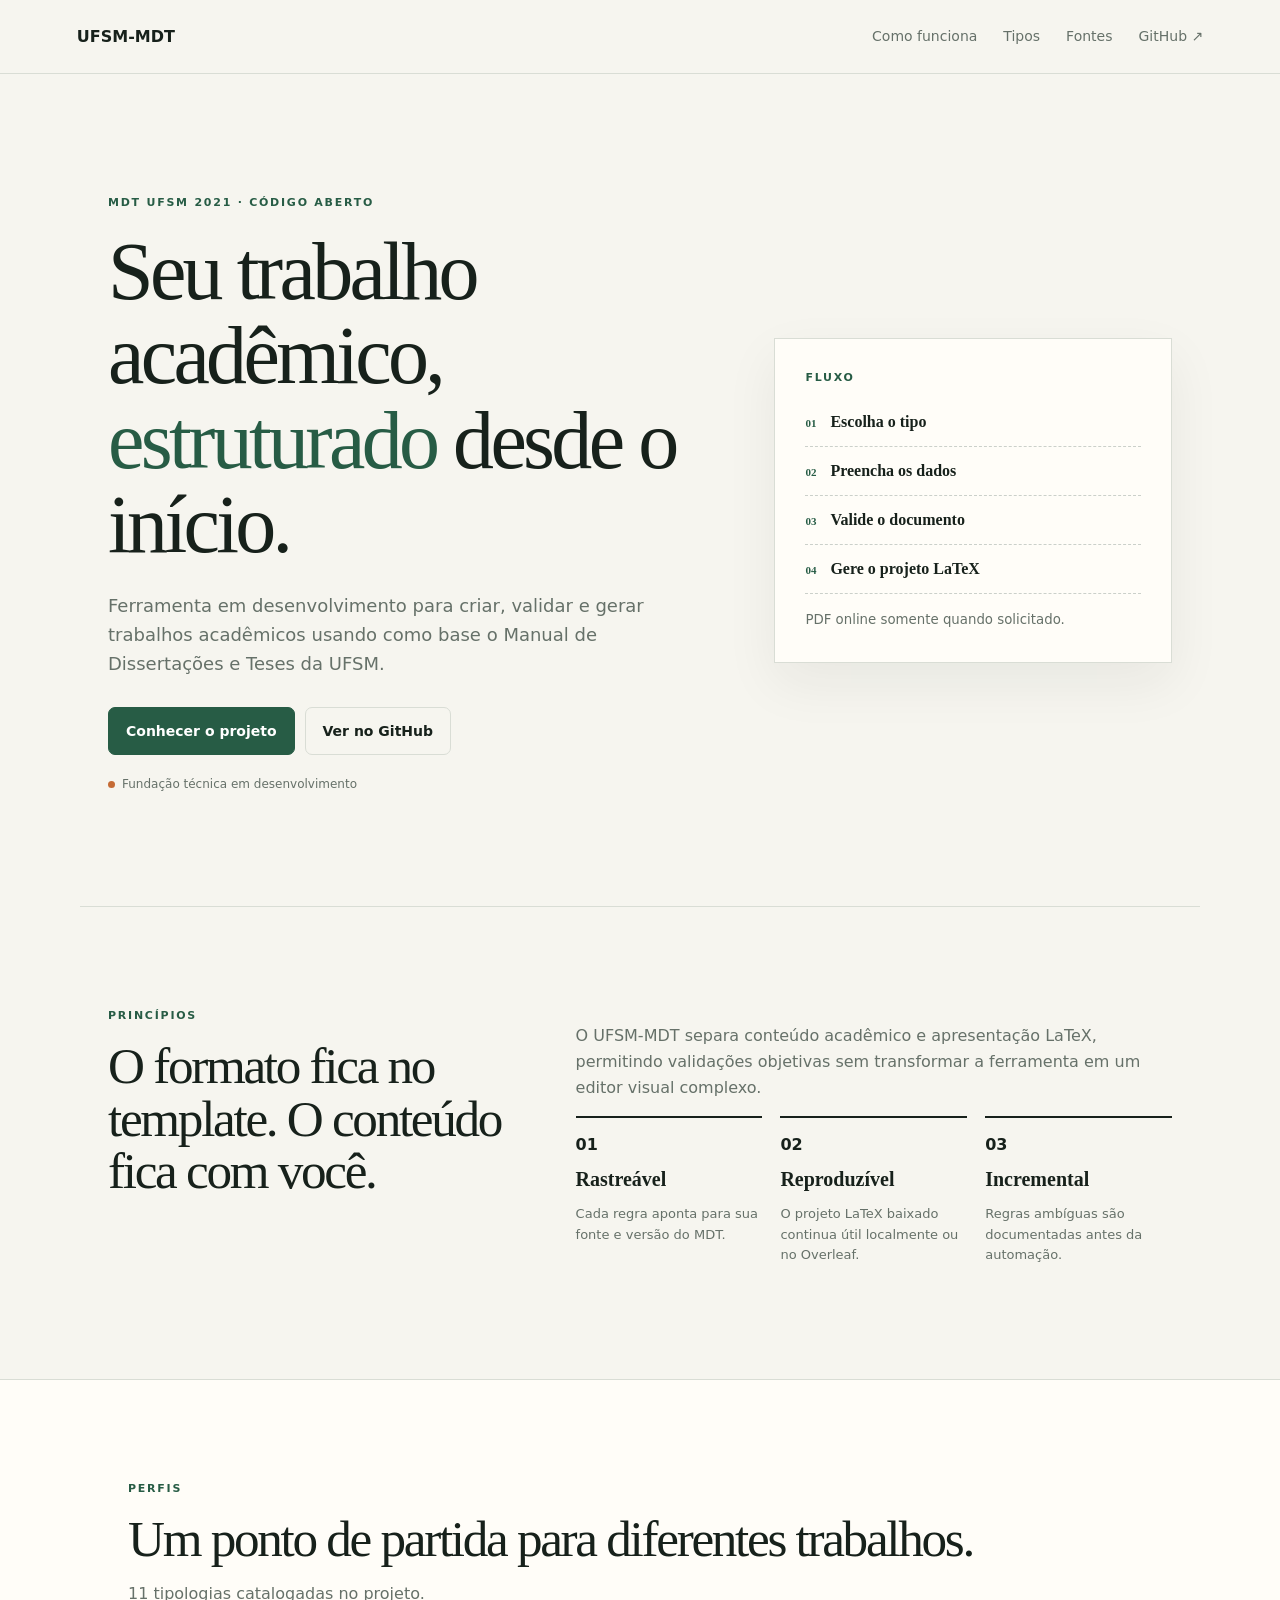
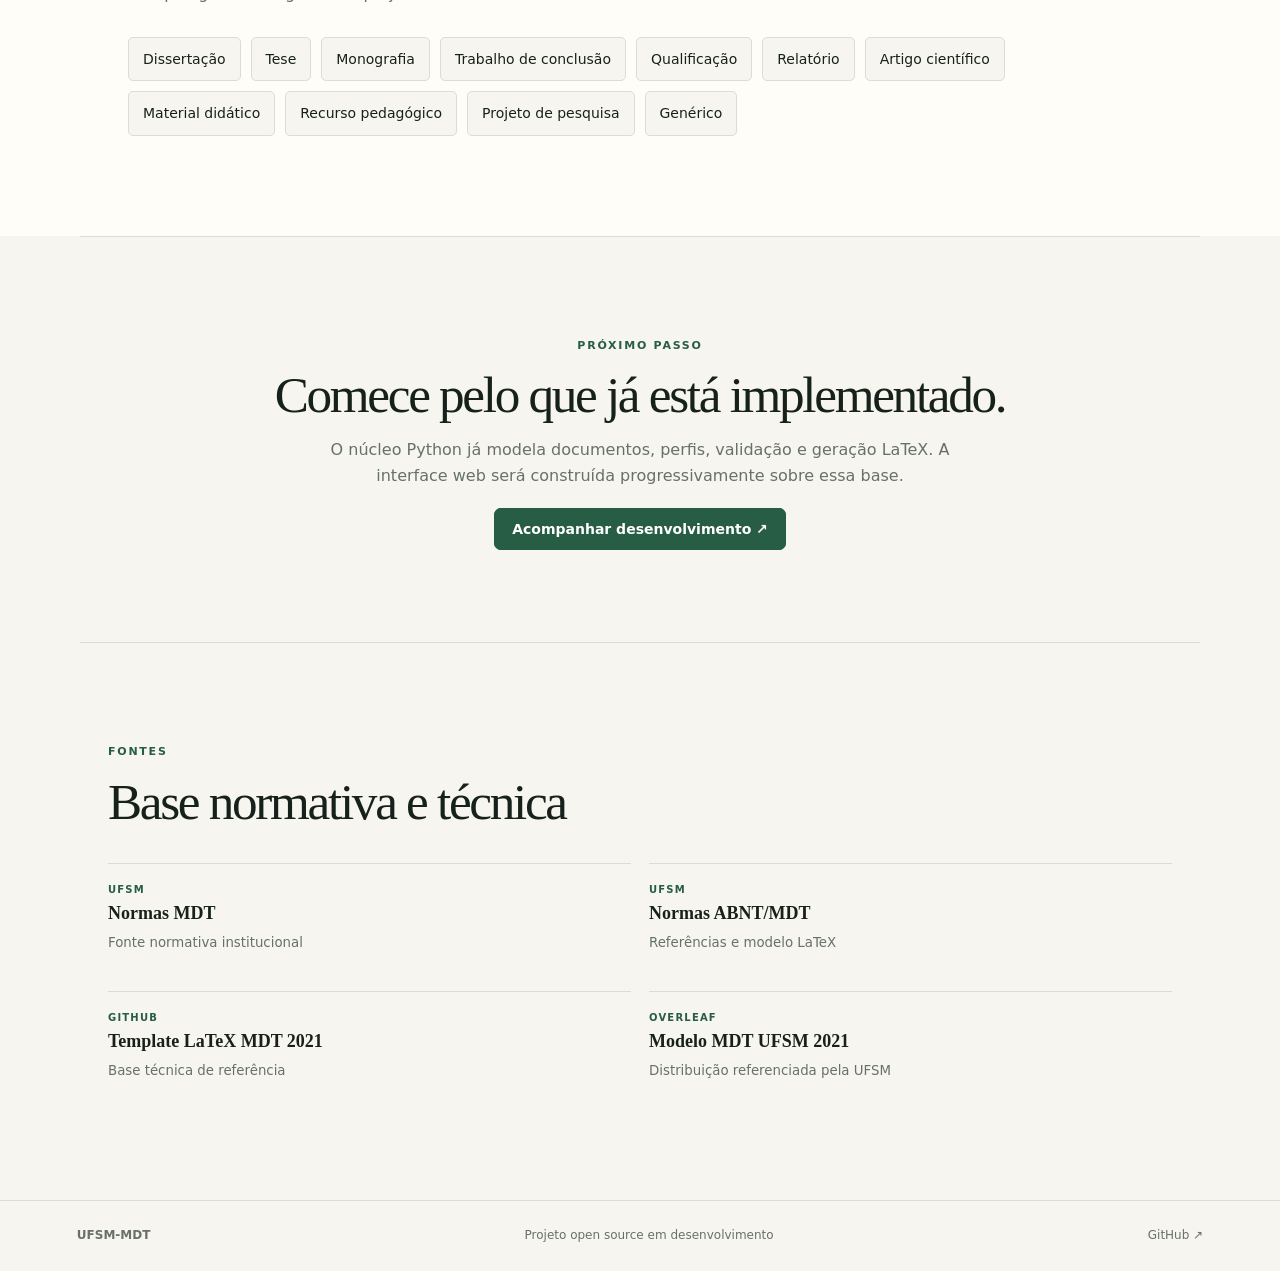
==== site/index.html @ 4248411a "feat(site): criar pagina inicial do projeto" ====
<!doctype html><html lang="pt-BR"><head><meta charset="utf-8"><meta name="viewport" content="width=device-width,initial-scale=1"><meta name="description" content="UFSM-MDT — criação, validação e geração de trabalhos acadêmicos conforme a MDT UFSM 2021."><title>UFSM-MDT</title><style>:root{--ink:#17211b;--muted:#667169;--paper:#f6f5ef;--card:#fffdf8;--line:#d9ddd5;--accent:#275c45;--warm:#c56b35}*{box-sizing:border-box}html{scroll-behavior:smooth}body{margin:0;background:var(--paper);color:var(--ink);font:16px/1.6 system-ui,sans-serif}a{color:inherit;text-decoration:none}.bar{height:74px;padding:0 6vw;display:flex;justify-content:space-between;align-items:center;border-bottom:1px solid var(--line);position:sticky;top:0;background:#f6f5efee;backdrop-filter:blur(10px);z-index:2}.brand{font-weight:800}.bar nav{display:flex;gap:26px;color:var(--muted);font-size:14px}.hero,.section{max-width:1120px;margin:auto;padding:100px 28px;border-top:1px solid var(--line)}.hero{border:0;display:grid;grid-template-columns:1.2fr .8fr;gap:70px;align-items:center;padding-top:120px}.eyebrow{font-size:11px;font-weight:800;letter-spacing:.16em;text-transform:uppercase;color:var(--accent)}h1,h2{font-family:Georgia,serif;font-weight:500;letter-spacing:-.045em;line-height:1.03}h1{font-size:clamp(48px,7vw,82px);margin:18px 0 25px}h1 em{color:var(--accent);font-style:normal}.lede{font-size:18px;color:var(--muted);max-width:650px}.actions{display:flex;gap:10px;flex-wrap:wrap;margin-top:28px}.btn{padding:12px 17px;border:1px solid var(--line);border-radius:7px;font-weight:700;font-size:14px}.primary{background:var(--accent);color:white;border-color:var(--accent)}.status{font-size:12px;color:var(--muted);margin-top:20px}.status i{display:inline-block;width:7px;height:7px;border-radius:50%;background:var(--warm);margin-right:7px}.card{background:var(--card);border:1px solid var(--line);padding:30px;box-shadow:0 20px 50px #18231c10}.card ol{list-style:none;padding:12px 0;margin:0}.card li{padding:15px 0;border-bottom:1px dashed #cbd0ca;font:600 16px Georgia}.card b{color:var(--accent);font-size:11px;margin-right:14px}.split{display:grid;grid-template-columns:.8fr 1.2fr;gap:70px}.section h2{font-size:clamp(34px,4vw,52px);margin:15px 0}.muted{color:var(--muted)}.principles,.sources{display:grid;grid-template-columns:repeat(3,1fr);gap:18px}.principles article{border-top:2px solid var(--ink);padding-top:14px}.principles h3{font:600 20px Georgia;margin:10px 0 4px}.principles p{font-size:13px;color:var(--muted)}.types{max-width:none;background:var(--card);padding-left:10%;padding-right:10%}.tags{display:flex;flex-wrap:wrap;gap:10px;margin-top:30px}.tags span{padding:10px 14px;border:1px solid var(--line);background:var(--paper);border-radius:5px;font-size:14px}.cta{text-align:center}.cta p{max-width:620px;margin:0 auto 28px;color:var(--muted)}.sources{grid-template-columns:1fr 1fr;margin-top:35px}.source{padding:18px 0;border-top:1px solid var(--line)}.source b{display:block;color:var(--accent);font-size:10px;text-transform:uppercase;letter-spacing:.12em}.source strong{display:block;font:600 18px Georgia;margin:5px 0}.source small{color:var(--muted)}footer{padding:25px 6vw;border-top:1px solid var(--line);display:flex;justify-content:space-between;color:var(--muted);font-size:12px}@media(max-width:780px){.bar nav a:nth-child(-n+2){display:none}.hero,.split{grid-template-columns:1fr;gap:42px}.hero{padding-top:70px}.principles,.sources{grid-template-columns:1fr}.types{padding-left:28px;padding-right:28px}footer{flex-wrap:wrap;gap:10px}}</style></head><body>
<header class="bar"><a class="brand" href="./">UFSM-MDT</a><nav><a href="#como">Como funciona</a><a href="#tipos">Tipos</a><a href="#fontes">Fontes</a><a href="https://github.com/bpoltosi/ufsm-mdt" target="_blank" rel="noreferrer">GitHub ↗</a></nav></header>
<main><section class="hero"><div><div class="eyebrow">MDT UFSM 2021 · código aberto</div><h1>Seu trabalho acadêmico, <em>estruturado</em> desde o início.</h1><p class="lede">Ferramenta em desenvolvimento para criar, validar e gerar trabalhos acadêmicos usando como base o Manual de Dissertações e Teses da UFSM.</p><div class="actions"><a class="btn primary" href="#como">Conhecer o projeto</a><a class="btn" href="https://github.com/bpoltosi/ufsm-mdt" target="_blank" rel="noreferrer">Ver no GitHub</a></div><p class="status"><i></i>Fundação técnica em desenvolvimento</p></div><aside class="card"><div class="eyebrow">Fluxo</div><ol><li><b>01</b>Escolha o tipo</li><li><b>02</b>Preencha os dados</li><li><b>03</b>Valide o documento</li><li><b>04</b>Gere o projeto LaTeX</li></ol><small class="muted">PDF online somente quando solicitado.</small></aside></section>
<section id="como" class="section split"><div><div class="eyebrow">Princípios</div><h2>O formato fica no template. O conteúdo fica com você.</h2></div><div><p class="muted">O UFSM-MDT separa conteúdo acadêmico e apresentação LaTeX, permitindo validações objetivas sem transformar a ferramenta em um editor visual complexo.</p><div class="principles"><article><b>01</b><h3>Rastreável</h3><p>Cada regra aponta para sua fonte e versão do MDT.</p></article><article><b>02</b><h3>Reproduzível</h3><p>O projeto LaTeX baixado continua útil localmente ou no Overleaf.</p></article><article><b>03</b><h3>Incremental</h3><p>Regras ambíguas são documentadas antes da automação.</p></article></div></div></section>
<section id="tipos" class="section types"><div class="eyebrow">Perfis</div><h2>Um ponto de partida para diferentes trabalhos.</h2><p class="muted">11 tipologias catalogadas no projeto.</p><div class="tags"><span>Dissertação</span><span>Tese</span><span>Monografia</span><span>Trabalho de conclusão</span><span>Qualificação</span><span>Relatório</span><span>Artigo científico</span><span>Material didático</span><span>Recurso pedagógico</span><span>Projeto de pesquisa</span><span>Genérico</span></div></section>
<section class="section cta"><div class="eyebrow">Próximo passo</div><h2>Comece pelo que já está implementado.</h2><p>O núcleo Python já modela documentos, perfis, validação e geração LaTeX. A interface web será construída progressivamente sobre essa base.</p><a class="btn primary" href="https://github.com/bpoltosi/ufsm-mdt" target="_blank" rel="noreferrer">Acompanhar desenvolvimento ↗</a></section>
<section id="fontes" class="section"><div class="eyebrow">Fontes</div><h2>Base normativa e técnica</h2><div class="sources"><a class="source" href="https://www.ufsm.br/orgaos-suplementares/biblioteca/mdt" target="_blank" rel="noreferrer"><b>UFSM</b><strong>Normas MDT</strong><small>Fonte normativa institucional</small></a><a class="source" href="https://www.ufsm.br/orgaos-suplementares/biblioteca/normas-abnt-mdt" target="_blank" rel="noreferrer"><b>UFSM</b><strong>Normas ABNT/MDT</strong><small>Referências e modelo LaTeX</small></a><a class="source" href="https://github.com/Eugenio-Pozzobon/mdt-ufsm-2021-latex" target="_blank" rel="noreferrer"><b>GitHub</b><strong>Template LaTeX MDT 2021</strong><small>Base técnica de referência</small></a><a class="source" href="https://www.overleaf.com/latex/templates/mdt-ufsm-2021/wbmqyzfngtgv" target="_blank" rel="noreferrer"><b>Overleaf</b><strong>Modelo MDT UFSM 2021</strong><small>Distribuição referenciada pela UFSM</small></a></div></section></main>
<footer><b>UFSM-MDT</b><span>Projeto open source em desenvolvimento</span><a href="https://github.com/bpoltosi/ufsm-mdt" target="_blank" rel="noreferrer">GitHub ↗</a></footer></body></html>
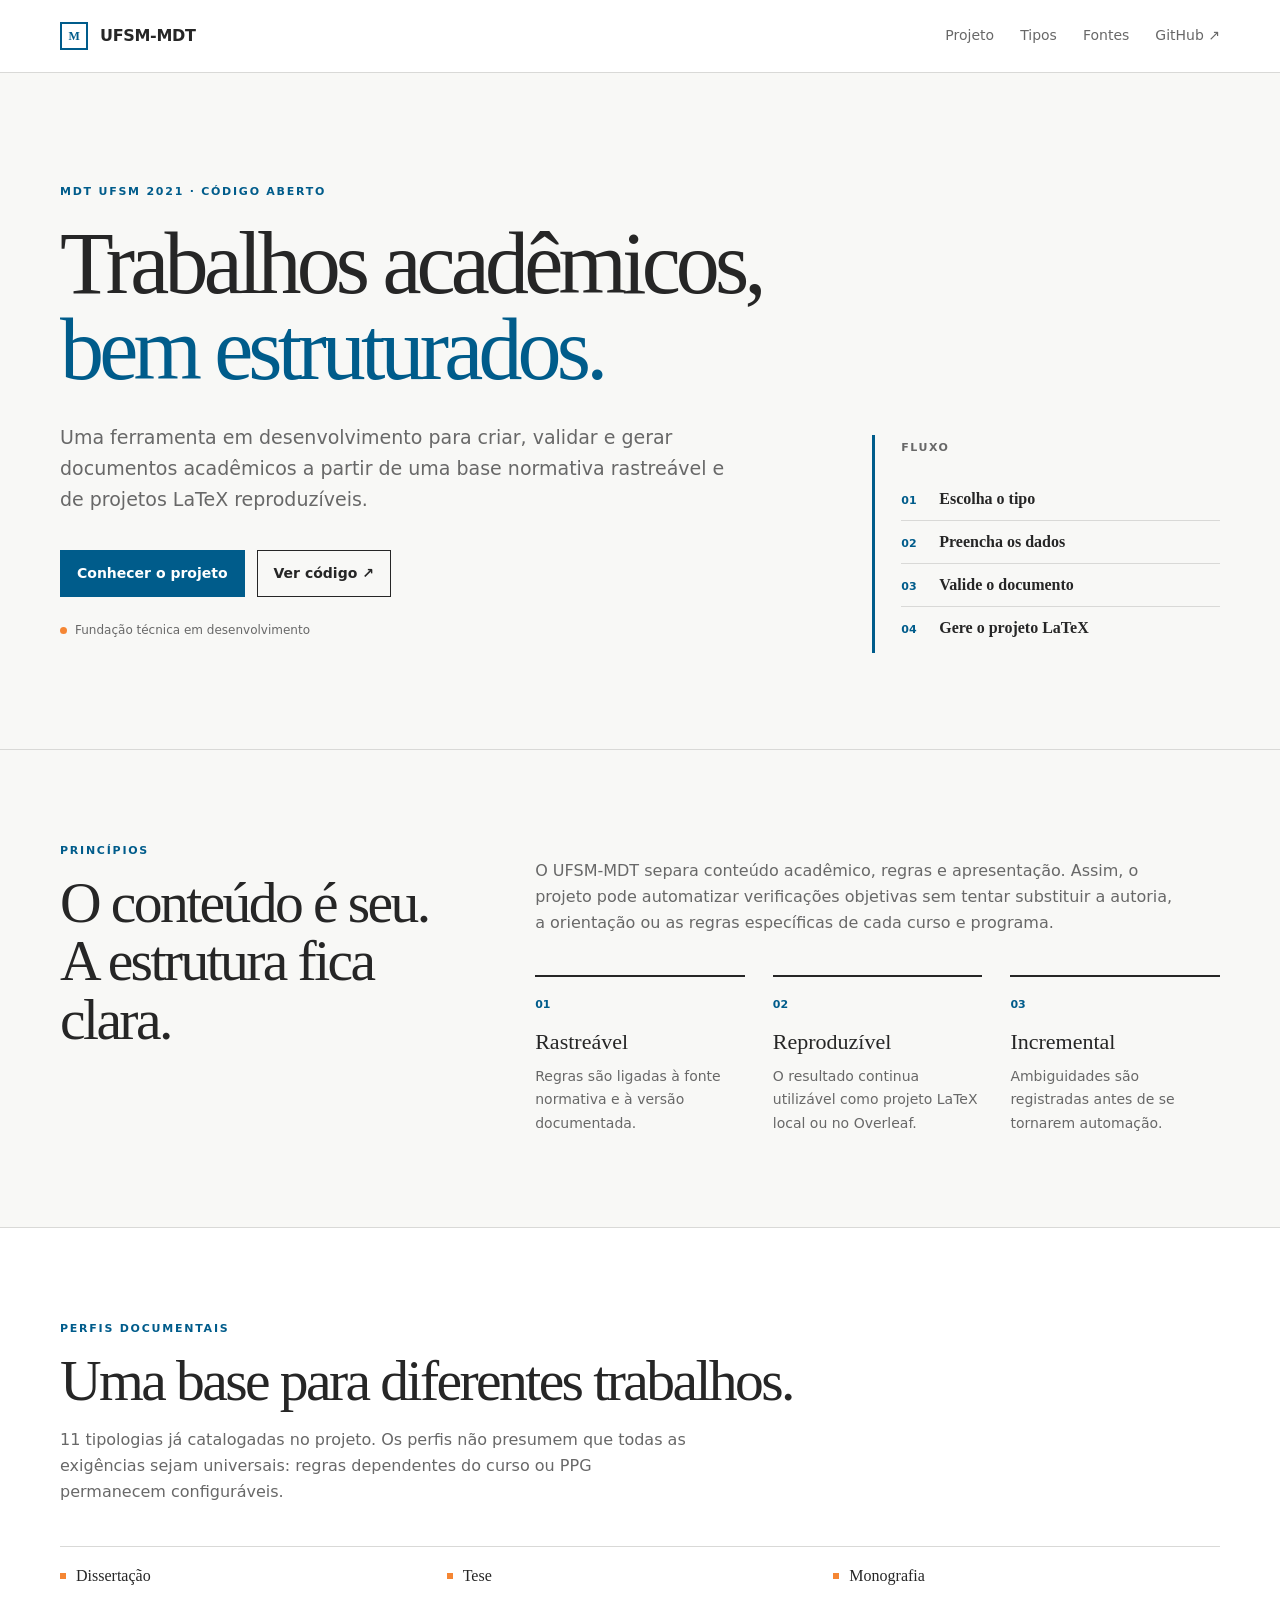
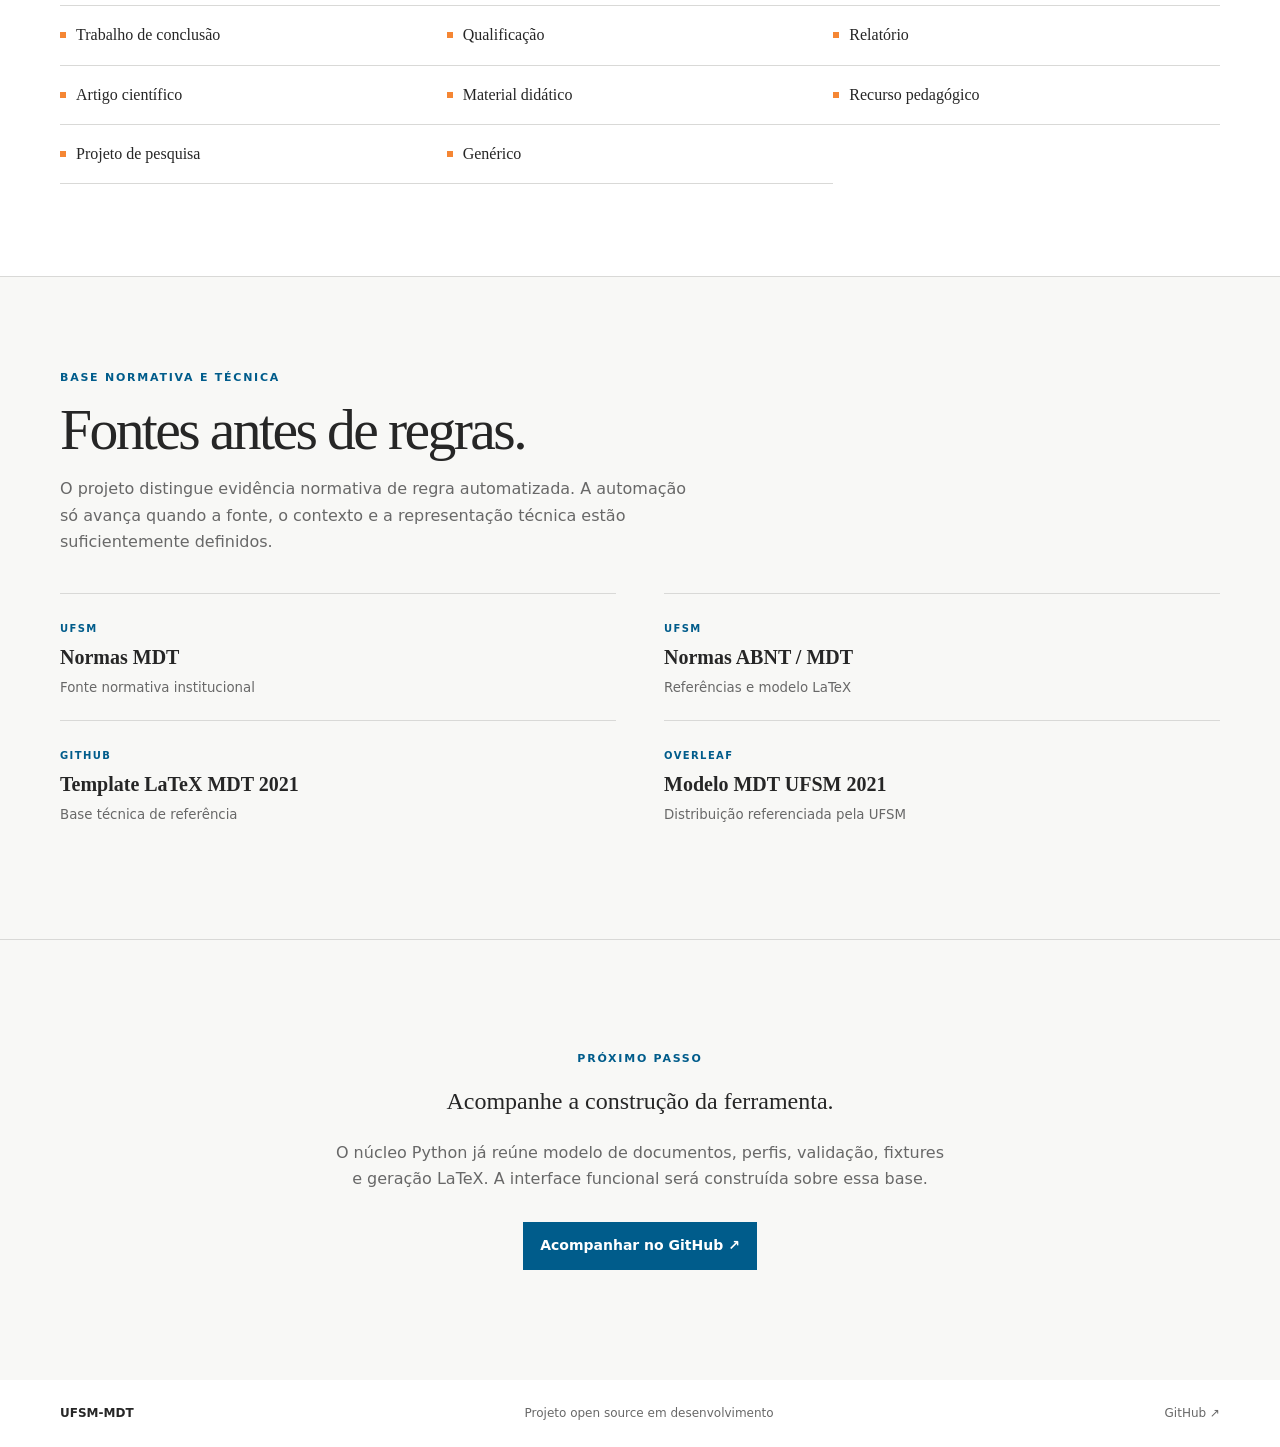
==== commit 44a8e4df: "refactor(site): simplify landing page with UFSM palette" ====
--- a/site/index.html
+++ b/site/index.html
@@ -1,8 +1,88 @@
-<!doctype html><html lang="pt-BR"><head><meta charset="utf-8"><meta name="viewport" content="width=device-width,initial-scale=1"><meta name="description" content="UFSM-MDT — criação, validação e geração de trabalhos acadêmicos conforme a MDT UFSM 2021."><title>UFSM-MDT</title><style>:root{--ink:#17211b;--muted:#667169;--paper:#f6f5ef;--card:#fffdf8;--line:#d9ddd5;--accent:#275c45;--warm:#c56b35}*{box-sizing:border-box}html{scroll-behavior:smooth}body{margin:0;background:var(--paper);color:var(--ink);font:16px/1.6 system-ui,sans-serif}a{color:inherit;text-decoration:none}.bar{height:74px;padding:0 6vw;display:flex;justify-content:space-between;align-items:center;border-bottom:1px solid var(--line);position:sticky;top:0;background:#f6f5efee;backdrop-filter:blur(10px);z-index:2}.brand{font-weight:800}.bar nav{display:flex;gap:26px;color:var(--muted);font-size:14px}.hero,.section{max-width:1120px;margin:auto;padding:100px 28px;border-top:1px solid var(--line)}.hero{border:0;display:grid;grid-template-columns:1.2fr .8fr;gap:70px;align-items:center;padding-top:120px}.eyebrow{font-size:11px;font-weight:800;letter-spacing:.16em;text-transform:uppercase;color:var(--accent)}h1,h2{font-family:Georgia,serif;font-weight:500;letter-spacing:-.045em;line-height:1.03}h1{font-size:clamp(48px,7vw,82px);margin:18px 0 25px}h1 em{color:var(--accent);font-style:normal}.lede{font-size:18px;color:var(--muted);max-width:650px}.actions{display:flex;gap:10px;flex-wrap:wrap;margin-top:28px}.btn{padding:12px 17px;border:1px solid var(--line);border-radius:7px;font-weight:700;font-size:14px}.primary{background:var(--accent);color:white;border-color:var(--accent)}.status{font-size:12px;color:var(--muted);margin-top:20px}.status i{display:inline-block;width:7px;height:7px;border-radius:50%;background:var(--warm);margin-right:7px}.card{background:var(--card);border:1px solid var(--line);padding:30px;box-shadow:0 20px 50px #18231c10}.card ol{list-style:none;padding:12px 0;margin:0}.card li{padding:15px 0;border-bottom:1px dashed #cbd0ca;font:600 16px Georgia}.card b{color:var(--accent);font-size:11px;margin-right:14px}.split{display:grid;grid-template-columns:.8fr 1.2fr;gap:70px}.section h2{font-size:clamp(34px,4vw,52px);margin:15px 0}.muted{color:var(--muted)}.principles,.sources{display:grid;grid-template-columns:repeat(3,1fr);gap:18px}.principles article{border-top:2px solid var(--ink);padding-top:14px}.principles h3{font:600 20px Georgia;margin:10px 0 4px}.principles p{font-size:13px;color:var(--muted)}.types{max-width:none;background:var(--card);padding-left:10%;padding-right:10%}.tags{display:flex;flex-wrap:wrap;gap:10px;margin-top:30px}.tags span{padding:10px 14px;border:1px solid var(--line);background:var(--paper);border-radius:5px;font-size:14px}.cta{text-align:center}.cta p{max-width:620px;margin:0 auto 28px;color:var(--muted)}.sources{grid-template-columns:1fr 1fr;margin-top:35px}.source{padding:18px 0;border-top:1px solid var(--line)}.source b{display:block;color:var(--accent);font-size:10px;text-transform:uppercase;letter-spacing:.12em}.source strong{display:block;font:600 18px Georgia;margin:5px 0}.source small{color:var(--muted)}footer{padding:25px 6vw;border-top:1px solid var(--line);display:flex;justify-content:space-between;color:var(--muted);font-size:12px}@media(max-width:780px){.bar nav a:nth-child(-n+2){display:none}.hero,.split{grid-template-columns:1fr;gap:42px}.hero{padding-top:70px}.principles,.sources{grid-template-columns:1fr}.types{padding-left:28px;padding-right:28px}footer{flex-wrap:wrap;gap:10px}}</style></head><body>
-<header class="bar"><a class="brand" href="./">UFSM-MDT</a><nav><a href="#como">Como funciona</a><a href="#tipos">Tipos</a><a href="#fontes">Fontes</a><a href="https://github.com/bpoltosi/ufsm-mdt" target="_blank" rel="noreferrer">GitHub ↗</a></nav></header>
-<main><section class="hero"><div><div class="eyebrow">MDT UFSM 2021 · código aberto</div><h1>Seu trabalho acadêmico, <em>estruturado</em> desde o início.</h1><p class="lede">Ferramenta em desenvolvimento para criar, validar e gerar trabalhos acadêmicos usando como base o Manual de Dissertações e Teses da UFSM.</p><div class="actions"><a class="btn primary" href="#como">Conhecer o projeto</a><a class="btn" href="https://github.com/bpoltosi/ufsm-mdt" target="_blank" rel="noreferrer">Ver no GitHub</a></div><p class="status"><i></i>Fundação técnica em desenvolvimento</p></div><aside class="card"><div class="eyebrow">Fluxo</div><ol><li><b>01</b>Escolha o tipo</li><li><b>02</b>Preencha os dados</li><li><b>03</b>Valide o documento</li><li><b>04</b>Gere o projeto LaTeX</li></ol><small class="muted">PDF online somente quando solicitado.</small></aside></section>
-<section id="como" class="section split"><div><div class="eyebrow">Princípios</div><h2>O formato fica no template. O conteúdo fica com você.</h2></div><div><p class="muted">O UFSM-MDT separa conteúdo acadêmico e apresentação LaTeX, permitindo validações objetivas sem transformar a ferramenta em um editor visual complexo.</p><div class="principles"><article><b>01</b><h3>Rastreável</h3><p>Cada regra aponta para sua fonte e versão do MDT.</p></article><article><b>02</b><h3>Reproduzível</h3><p>O projeto LaTeX baixado continua útil localmente ou no Overleaf.</p></article><article><b>03</b><h3>Incremental</h3><p>Regras ambíguas são documentadas antes da automação.</p></article></div></div></section>
-<section id="tipos" class="section types"><div class="eyebrow">Perfis</div><h2>Um ponto de partida para diferentes trabalhos.</h2><p class="muted">11 tipologias catalogadas no projeto.</p><div class="tags"><span>Dissertação</span><span>Tese</span><span>Monografia</span><span>Trabalho de conclusão</span><span>Qualificação</span><span>Relatório</span><span>Artigo científico</span><span>Material didático</span><span>Recurso pedagógico</span><span>Projeto de pesquisa</span><span>Genérico</span></div></section>
-<section class="section cta"><div class="eyebrow">Próximo passo</div><h2>Comece pelo que já está implementado.</h2><p>O núcleo Python já modela documentos, perfis, validação e geração LaTeX. A interface web será construída progressivamente sobre essa base.</p><a class="btn primary" href="https://github.com/bpoltosi/ufsm-mdt" target="_blank" rel="noreferrer">Acompanhar desenvolvimento ↗</a></section>
-<section id="fontes" class="section"><div class="eyebrow">Fontes</div><h2>Base normativa e técnica</h2><div class="sources"><a class="source" href="https://www.ufsm.br/orgaos-suplementares/biblioteca/mdt" target="_blank" rel="noreferrer"><b>UFSM</b><strong>Normas MDT</strong><small>Fonte normativa institucional</small></a><a class="source" href="https://www.ufsm.br/orgaos-suplementares/biblioteca/normas-abnt-mdt" target="_blank" rel="noreferrer"><b>UFSM</b><strong>Normas ABNT/MDT</strong><small>Referências e modelo LaTeX</small></a><a class="source" href="https://github.com/Eugenio-Pozzobon/mdt-ufsm-2021-latex" target="_blank" rel="noreferrer"><b>GitHub</b><strong>Template LaTeX MDT 2021</strong><small>Base técnica de referência</small></a><a class="source" href="https://www.overleaf.com/latex/templates/mdt-ufsm-2021/wbmqyzfngtgv" target="_blank" rel="noreferrer"><b>Overleaf</b><strong>Modelo MDT UFSM 2021</strong><small>Distribuição referenciada pela UFSM</small></a></div></section></main>
-<footer><b>UFSM-MDT</b><span>Projeto open source em desenvolvimento</span><a href="https://github.com/bpoltosi/ufsm-mdt" target="_blank" rel="noreferrer">GitHub ↗</a></footer></body></html>+<!doctype html>
+<html lang="pt-BR">
+<head>
+  <meta charset="utf-8">
+  <meta name="viewport" content="width=device-width,initial-scale=1">
+  <meta name="description" content="UFSM-MDT — criação, validação e geração de trabalhos acadêmicos com base na MDT UFSM 2021.">
+  <title>UFSM-MDT — trabalhos acadêmicos</title>
+  <link rel="stylesheet" href="./styles.css">
+</head>
+<body>
+<header class="site-header">
+  <div class="container nav">
+    <a class="brand" href="./" aria-label="UFSM-MDT — início">
+      <span class="brand-mark" aria-hidden="true">M</span><span>UFSM-MDT</span>
+    </a>
+    <nav class="nav-links" aria-label="Navegação principal">
+      <a href="#projeto">Projeto</a><a href="#tipos">Tipos</a><a href="#fontes">Fontes</a>
+      <a href="https://github.com/bpoltosi/ufsm-mdt" target="_blank" rel="noreferrer">GitHub ↗</a>
+    </nav>
+  </div>
+</header>
+<main>
+  <section class="hero">
+    <div class="container hero-grid">
+      <div>
+        <div class="kicker">MDT UFSM 2021 · código aberto</div>
+        <h1>Trabalhos acadêmicos, <em>bem estruturados.</em></h1>
+        <p class="lede">Uma ferramenta em desenvolvimento para criar, validar e gerar documentos acadêmicos a partir de uma base normativa rastreável e de projetos LaTeX reproduzíveis.</p>
+        <div class="actions">
+          <a class="button primary" href="#projeto">Conhecer o projeto</a>
+          <a class="button" href="https://github.com/bpoltosi/ufsm-mdt" target="_blank" rel="noreferrer">Ver código ↗</a>
+        </div>
+        <p class="meta">Fundação técnica em desenvolvimento</p>
+      </div>
+      <aside class="flow" aria-label="Fluxo do projeto">
+        <div class="flow-label">Fluxo</div>
+        <ol>
+          <li><b>01</b><span>Escolha o tipo</span></li><li><b>02</b><span>Preencha os dados</span></li>
+          <li><b>03</b><span>Valide o documento</span></li><li><b>04</b><span>Gere o projeto LaTeX</span></li>
+        </ol>
+      </aside>
+    </div>
+  </section>
+  <section id="projeto" class="section">
+    <div class="container section-grid">
+      <div><div class="kicker">Princípios</div><h2>O conteúdo é seu. A estrutura fica clara.</h2></div>
+      <div>
+        <p class="section-intro">O UFSM-MDT separa conteúdo acadêmico, regras e apresentação. Assim, o projeto pode automatizar verificações objetivas sem tentar substituir a autoria, a orientação ou as regras específicas de cada curso e programa.</p>
+        <div class="principles">
+          <article class="principle"><span>01</span><h3>Rastreável</h3><p>Regras são ligadas à fonte normativa e à versão documentada.</p></article>
+          <article class="principle"><span>02</span><h3>Reproduzível</h3><p>O resultado continua utilizável como projeto LaTeX local ou no Overleaf.</p></article>
+          <article class="principle"><span>03</span><h3>Incremental</h3><p>Ambiguidades são registradas antes de se tornarem automação.</p></article>
+        </div>
+      </div>
+    </div>
+  </section>
+  <section id="tipos" class="section types">
+    <div class="container">
+      <div class="kicker">Perfis documentais</div><h2>Uma base para diferentes trabalhos.</h2>
+      <p class="section-intro">11 tipologias já catalogadas no projeto. Os perfis não presumem que todas as exigências sejam universais: regras dependentes do curso ou PPG permanecem configuráveis.</p>
+      <div class="type-list">
+        <div class="type">Dissertação</div><div class="type">Tese</div><div class="type">Monografia</div>
+        <div class="type">Trabalho de conclusão</div><div class="type">Qualificação</div><div class="type">Relatório</div>
+        <div class="type">Artigo científico</div><div class="type">Material didático</div><div class="type">Recurso pedagógico</div>
+        <div class="type">Projeto de pesquisa</div><div class="type">Genérico</div>
+      </div>
+    </div>
+  </section>
+  <section id="fontes" class="section">
+    <div class="container">
+      <div class="kicker">Base normativa e técnica</div><h2>Fontes antes de regras.</h2>
+      <p class="section-intro">O projeto distingue evidência normativa de regra automatizada. A automação só avança quando a fonte, o contexto e a representação técnica estão suficientemente definidos.</p>
+      <div class="source-grid">
+        <a class="source" href="https://www.ufsm.br/orgaos-suplementares/biblioteca/mdt" target="_blank" rel="noreferrer"><span class="source-label">UFSM</span><strong>Normas MDT</strong><small>Fonte normativa institucional</small></a>
+        <a class="source" href="https://www.ufsm.br/orgaos-suplementares/biblioteca/normas-abnt-mdt" target="_blank" rel="noreferrer"><span class="source-label">UFSM</span><strong>Normas ABNT / MDT</strong><small>Referências e modelo LaTeX</small></a>
+        <a class="source" href="https://github.com/Eugenio-Pozzobon/mdt-ufsm-2021-latex" target="_blank" rel="noreferrer"><span class="source-label">GitHub</span><strong>Template LaTeX MDT 2021</strong><small>Base técnica de referência</small></a>
+        <a class="source" href="https://www.overleaf.com/latex/templates/mdt-ufsm-2021/wbmqyzfngtgv" target="_blank" rel="noreferrer"><span class="source-label">Overleaf</span><strong>Modelo MDT UFSM 2021</strong><small>Distribuição referenciada pela UFSM</small></a>
+      </div>
+    </div>
+  </section>
+  <section class="cta"><div class="container">
+    <div class="kicker">Próximo passo</div><h2>Acompanhe a construção da ferramenta.</h2>
+    <p>O núcleo Python já reúne modelo de documentos, perfis, validação, fixtures e geração LaTeX. A interface funcional será construída sobre essa base.</p>
+    <a class="button primary" href="https://github.com/bpoltosi/ufsm-mdt" target="_blank" rel="noreferrer">Acompanhar no GitHub ↗</a>
+  </div></section>
+</main>
+<footer><div class="container footer-row"><strong>UFSM-MDT</strong><span>Projeto open source em desenvolvimento</span><a href="https://github.com/bpoltosi/ufsm-mdt" target="_blank" rel="noreferrer">GitHub ↗</a></div></footer>
+</body></html>
--- a/site/styles.css
+++ b/site/styles.css
@@ -0,0 +1,83 @@
+:root{
+  --ufsm-blue:#005C8B;
+  --ufsm-blue-dark:#003151;
+  --ufsm-orange:#F58634;
+  --ufsm-gold:#D19C2C;
+  --ink:#262626;
+  --muted:#686868;
+  --paper:#F8F8F6;
+  --surface:#FFFFFF;
+  --line:#D9D9D7;
+  --focus:#005C8B;
+  --max:1160px;
+}
+*{box-sizing:border-box}
+html{scroll-behavior:smooth}
+body{margin:0;background:var(--paper);color:var(--ink);font:16px/1.65 system-ui,-apple-system,BlinkMacSystemFont,"Segoe UI",sans-serif}
+a{color:inherit;text-decoration:none}
+a:focus-visible{outline:3px solid var(--ufsm-orange);outline-offset:4px}
+.container{width:min(var(--max),calc(100% - 48px));margin-inline:auto}
+.site-header{border-bottom:1px solid var(--line);background:#fff;position:sticky;top:0;z-index:10}
+.nav{min-height:72px;display:flex;align-items:center;justify-content:space-between;gap:28px}
+.brand{display:flex;align-items:center;gap:12px;font-weight:800;letter-spacing:-.02em}
+.brand-mark{width:28px;height:28px;border:2px solid var(--ufsm-blue);display:grid;place-items:center;color:var(--ufsm-blue);font:700 12px Georgia,serif}
+.nav-links{display:flex;gap:26px;color:var(--muted);font-size:14px}
+.nav-links a:hover{color:var(--ufsm-blue)}
+.hero{padding:110px 0 96px;border-bottom:1px solid var(--line)}
+.hero-grid{display:grid;grid-template-columns:minmax(0,1.35fr) minmax(300px,.65fr);gap:90px;align-items:end}
+.kicker{font-size:11px;font-weight:800;letter-spacing:.16em;text-transform:uppercase;color:var(--ufsm-blue)}
+h1,h2,h3{font-family:Georgia,"Times New Roman",serif;font-weight:500}
+h1{font-size:clamp(50px,7vw,88px);line-height:.98;letter-spacing:-.055em;margin:20px 0 28px;max-width:900px}
+h1 em{font-style:normal;color:var(--ufsm-blue)}
+.lede{font-size:19px;color:var(--muted);max-width:680px;margin:0}
+.actions{display:flex;gap:12px;flex-wrap:wrap;margin-top:34px}
+.button{display:inline-flex;align-items:center;justify-content:center;padding:11px 16px;border:1px solid var(--ink);font-size:14px;font-weight:700}
+.button.primary{background:var(--ufsm-blue);border-color:var(--ufsm-blue);color:#fff}
+.button:hover{border-color:var(--ufsm-blue);color:var(--ufsm-blue)}
+.button.primary:hover{background:var(--ufsm-blue-dark);color:#fff}
+.meta{margin-top:24px;color:var(--muted);font-size:12px}
+.meta::before{content:"";display:inline-block;width:7px;height:7px;border-radius:50%;background:var(--ufsm-orange);margin-right:8px}
+.flow{border-left:3px solid var(--ufsm-blue);padding:4px 0 4px 26px}
+.flow-label{font-size:11px;font-weight:800;letter-spacing:.14em;text-transform:uppercase;color:var(--muted)}
+.flow ol{list-style:none;padding:0;margin:20px 0 0}
+.flow li{display:grid;grid-template-columns:30px 1fr;gap:8px;padding:12px 0;border-bottom:1px solid var(--line);font:600 16px Georgia,serif}
+.flow li:last-child{border-bottom:0}
+.flow b{color:var(--ufsm-blue);font:700 11px system-ui,sans-serif;padding-top:4px}
+.section{padding:92px 0;border-bottom:1px solid var(--line)}
+.section-grid{display:grid;grid-template-columns:.72fr 1.28fr;gap:90px}
+.section h2{font-size:clamp(36px,4.5vw,58px);line-height:1.02;letter-spacing:-.045em;margin:14px 0}
+.section-intro{color:var(--muted);max-width:640px}
+.principles{display:grid;grid-template-columns:repeat(3,1fr);gap:28px;margin-top:38px}
+.principle{border-top:2px solid var(--ink);padding-top:13px}
+.principle span{font-size:11px;color:var(--ufsm-blue);font-weight:800}
+.principle h3{font-size:22px;margin:8px 0 5px}
+.principle p{margin:0;color:var(--muted);font-size:14px}
+.types{background:var(--surface)}
+.type-list{display:grid;grid-template-columns:repeat(3,1fr);margin-top:40px;border-top:1px solid var(--line)}
+.type{padding:16px 12px 16px 0;border-bottom:1px solid var(--line);font-family:Georgia,serif}
+.type::before{content:"";display:inline-block;width:6px;height:6px;background:var(--ufsm-orange);margin:0 10px 2px 0}
+.source-grid{display:grid;grid-template-columns:1fr 1fr;gap:0 48px;margin-top:38px}
+.source{padding:20px 0;border-top:1px solid var(--line)}
+.source-label{font-size:10px;font-weight:800;letter-spacing:.14em;text-transform:uppercase;color:var(--ufsm-blue)}
+.source strong{display:block;font:600 20px Georgia,serif;margin:5px 0}
+.source small{color:var(--muted)}
+.cta{padding:110px 0;text-align:center}
+.cta h2{max-width:720px;margin:14px auto 18px}
+.cta p{max-width:620px;margin:0 auto 30px;color:var(--muted)}
+footer{padding:24px 0;background:#fff}
+.footer-row{display:flex;justify-content:space-between;gap:20px;color:var(--muted);font-size:12px}
+.footer-row strong{color:var(--ink)}
+@media(max-width:820px){
+  .nav-links a:nth-child(-n+2){display:none}
+  .hero{padding:72px 0}
+  .hero-grid,.section-grid{grid-template-columns:1fr;gap:48px}
+  .principles,.type-list{grid-template-columns:1fr 1fr}
+}
+@media(max-width:560px){
+  .container{width:min(var(--max),calc(100% - 32px))}
+  .nav{min-height:64px}
+  .hero h1{font-size:50px}
+  .principles,.type-list,.source-grid{grid-template-columns:1fr}
+  .section{padding:68px 0}
+  .footer-row{flex-direction:column}
+}
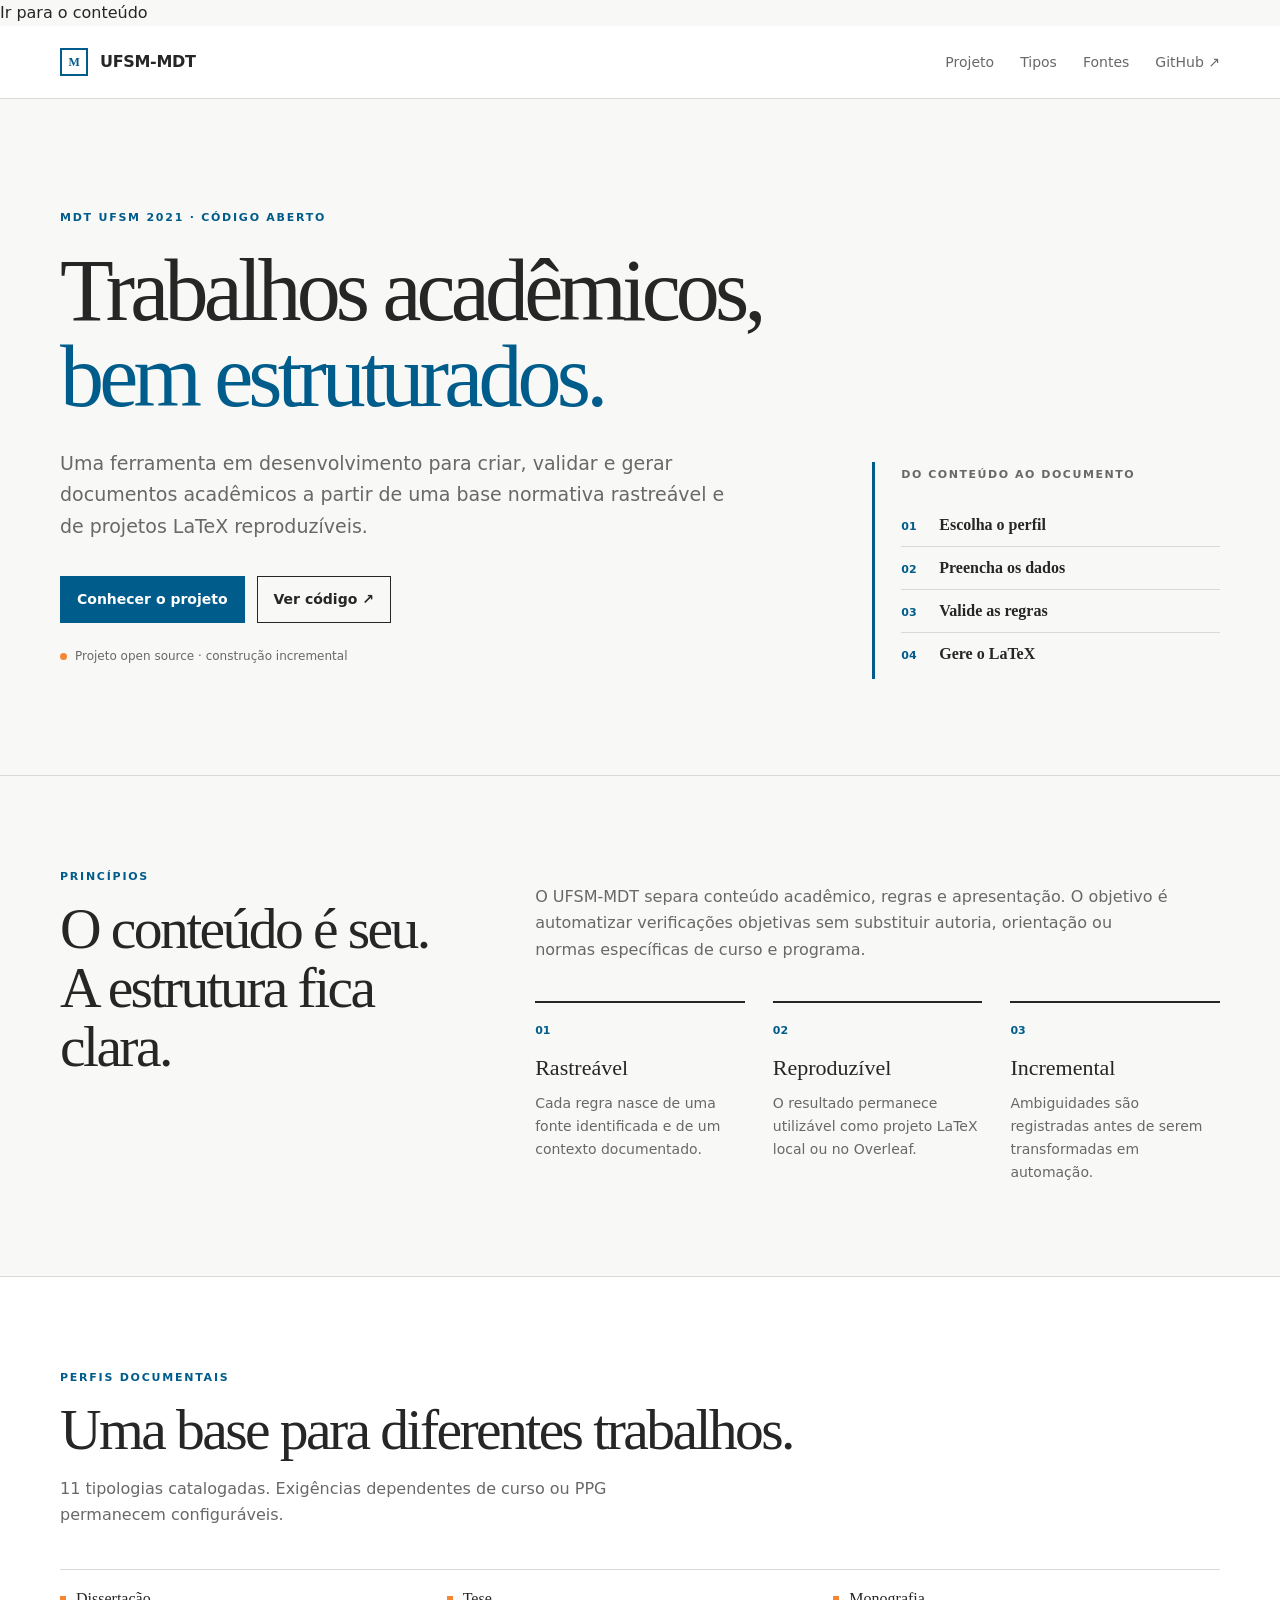
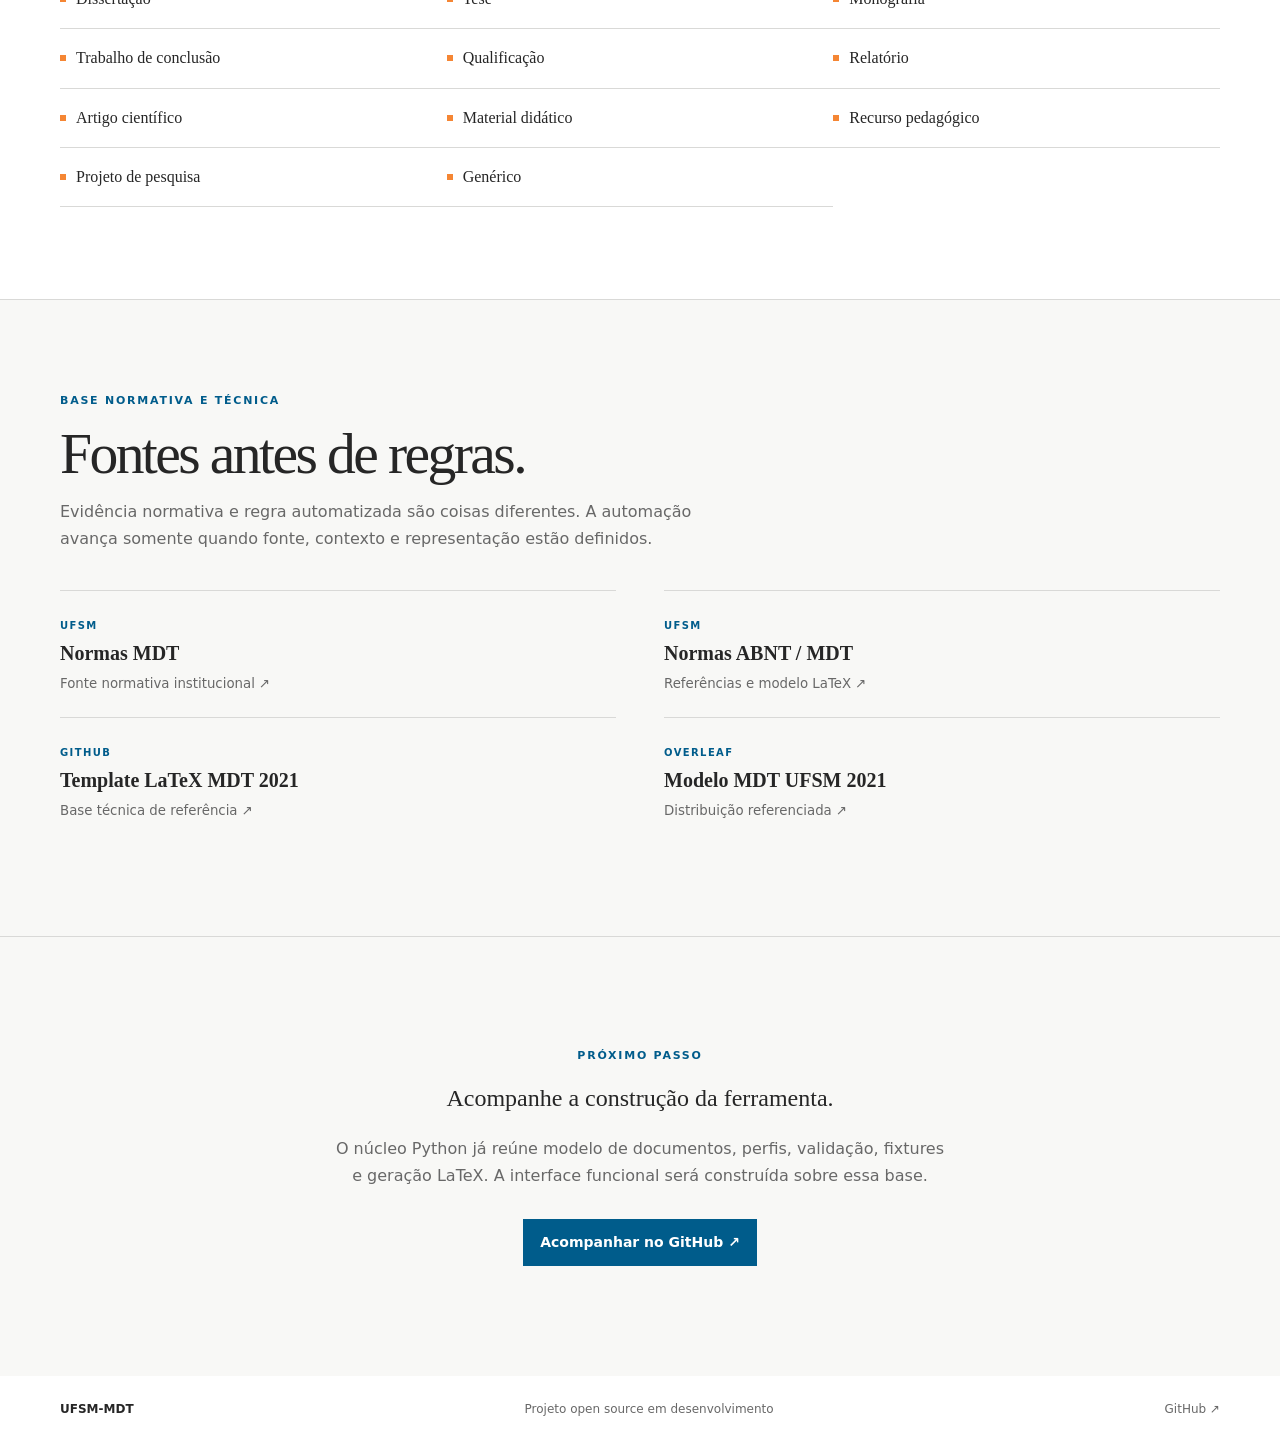
==== commit 847ce859: "polish(site): improve accessibility and hierarchy" ====
--- a/site/index.html
+++ b/site/index.html
@@ -1,88 +1,11 @@
 <!doctype html>
 <html lang="pt-BR">
-<head>
-  <meta charset="utf-8">
-  <meta name="viewport" content="width=device-width,initial-scale=1">
-  <meta name="description" content="UFSM-MDT — criação, validação e geração de trabalhos acadêmicos com base na MDT UFSM 2021.">
-  <title>UFSM-MDT — trabalhos acadêmicos</title>
-  <link rel="stylesheet" href="./styles.css">
-</head>
-<body>
-<header class="site-header">
-  <div class="container nav">
-    <a class="brand" href="./" aria-label="UFSM-MDT — início">
-      <span class="brand-mark" aria-hidden="true">M</span><span>UFSM-MDT</span>
-    </a>
-    <nav class="nav-links" aria-label="Navegação principal">
-      <a href="#projeto">Projeto</a><a href="#tipos">Tipos</a><a href="#fontes">Fontes</a>
-      <a href="https://github.com/bpoltosi/ufsm-mdt" target="_blank" rel="noreferrer">GitHub ↗</a>
-    </nav>
-  </div>
-</header>
-<main>
-  <section class="hero">
-    <div class="container hero-grid">
-      <div>
-        <div class="kicker">MDT UFSM 2021 · código aberto</div>
-        <h1>Trabalhos acadêmicos, <em>bem estruturados.</em></h1>
-        <p class="lede">Uma ferramenta em desenvolvimento para criar, validar e gerar documentos acadêmicos a partir de uma base normativa rastreável e de projetos LaTeX reproduzíveis.</p>
-        <div class="actions">
-          <a class="button primary" href="#projeto">Conhecer o projeto</a>
-          <a class="button" href="https://github.com/bpoltosi/ufsm-mdt" target="_blank" rel="noreferrer">Ver código ↗</a>
-        </div>
-        <p class="meta">Fundação técnica em desenvolvimento</p>
-      </div>
-      <aside class="flow" aria-label="Fluxo do projeto">
-        <div class="flow-label">Fluxo</div>
-        <ol>
-          <li><b>01</b><span>Escolha o tipo</span></li><li><b>02</b><span>Preencha os dados</span></li>
-          <li><b>03</b><span>Valide o documento</span></li><li><b>04</b><span>Gere o projeto LaTeX</span></li>
-        </ol>
-      </aside>
-    </div>
-  </section>
-  <section id="projeto" class="section">
-    <div class="container section-grid">
-      <div><div class="kicker">Princípios</div><h2>O conteúdo é seu. A estrutura fica clara.</h2></div>
-      <div>
-        <p class="section-intro">O UFSM-MDT separa conteúdo acadêmico, regras e apresentação. Assim, o projeto pode automatizar verificações objetivas sem tentar substituir a autoria, a orientação ou as regras específicas de cada curso e programa.</p>
-        <div class="principles">
-          <article class="principle"><span>01</span><h3>Rastreável</h3><p>Regras são ligadas à fonte normativa e à versão documentada.</p></article>
-          <article class="principle"><span>02</span><h3>Reproduzível</h3><p>O resultado continua utilizável como projeto LaTeX local ou no Overleaf.</p></article>
-          <article class="principle"><span>03</span><h3>Incremental</h3><p>Ambiguidades são registradas antes de se tornarem automação.</p></article>
-        </div>
-      </div>
-    </div>
-  </section>
-  <section id="tipos" class="section types">
-    <div class="container">
-      <div class="kicker">Perfis documentais</div><h2>Uma base para diferentes trabalhos.</h2>
-      <p class="section-intro">11 tipologias já catalogadas no projeto. Os perfis não presumem que todas as exigências sejam universais: regras dependentes do curso ou PPG permanecem configuráveis.</p>
-      <div class="type-list">
-        <div class="type">Dissertação</div><div class="type">Tese</div><div class="type">Monografia</div>
-        <div class="type">Trabalho de conclusão</div><div class="type">Qualificação</div><div class="type">Relatório</div>
-        <div class="type">Artigo científico</div><div class="type">Material didático</div><div class="type">Recurso pedagógico</div>
-        <div class="type">Projeto de pesquisa</div><div class="type">Genérico</div>
-      </div>
-    </div>
-  </section>
-  <section id="fontes" class="section">
-    <div class="container">
-      <div class="kicker">Base normativa e técnica</div><h2>Fontes antes de regras.</h2>
-      <p class="section-intro">O projeto distingue evidência normativa de regra automatizada. A automação só avança quando a fonte, o contexto e a representação técnica estão suficientemente definidos.</p>
-      <div class="source-grid">
-        <a class="source" href="https://www.ufsm.br/orgaos-suplementares/biblioteca/mdt" target="_blank" rel="noreferrer"><span class="source-label">UFSM</span><strong>Normas MDT</strong><small>Fonte normativa institucional</small></a>
-        <a class="source" href="https://www.ufsm.br/orgaos-suplementares/biblioteca/normas-abnt-mdt" target="_blank" rel="noreferrer"><span class="source-label">UFSM</span><strong>Normas ABNT / MDT</strong><small>Referências e modelo LaTeX</small></a>
-        <a class="source" href="https://github.com/Eugenio-Pozzobon/mdt-ufsm-2021-latex" target="_blank" rel="noreferrer"><span class="source-label">GitHub</span><strong>Template LaTeX MDT 2021</strong><small>Base técnica de referência</small></a>
-        <a class="source" href="https://www.overleaf.com/latex/templates/mdt-ufsm-2021/wbmqyzfngtgv" target="_blank" rel="noreferrer"><span class="source-label">Overleaf</span><strong>Modelo MDT UFSM 2021</strong><small>Distribuição referenciada pela UFSM</small></a>
-      </div>
-    </div>
-  </section>
-  <section class="cta"><div class="container">
-    <div class="kicker">Próximo passo</div><h2>Acompanhe a construção da ferramenta.</h2>
-    <p>O núcleo Python já reúne modelo de documentos, perfis, validação, fixtures e geração LaTeX. A interface funcional será construída sobre essa base.</p>
-    <a class="button primary" href="https://github.com/bpoltosi/ufsm-mdt" target="_blank" rel="noreferrer">Acompanhar no GitHub ↗</a>
-  </div></section>
-</main>
-<footer><div class="container footer-row"><strong>UFSM-MDT</strong><span>Projeto open source em desenvolvimento</span><a href="https://github.com/bpoltosi/ufsm-mdt" target="_blank" rel="noreferrer">GitHub ↗</a></div></footer>
-</body></html>
+<head><meta charset="utf-8"><meta name="viewport" content="width=device-width,initial-scale=1"><meta name="description" content="UFSM-MDT — criação, validação e geração de trabalhos acadêmicos com base na MDT UFSM 2021."><meta name="theme-color" content="#005C8B"><title>UFSM-MDT — trabalhos acadêmicos</title><link rel="stylesheet" href="./styles.css"></head>
+<body><a class="skip-link" href="#conteudo">Ir para o conteúdo</a>
+<header class="site-header"><div class="container nav"><a class="brand" href="./" aria-label="UFSM-MDT — início"><span class="brand-mark" aria-hidden="true">M</span><span>UFSM-MDT</span></a><nav class="nav-links" aria-label="Navegação principal"><a href="#projeto">Projeto</a><a href="#tipos">Tipos</a><a href="#fontes">Fontes</a><a href="https://github.com/bpoltosi/ufsm-mdt" target="_blank" rel="noreferrer">GitHub <span aria-hidden="true">↗</span></a></nav></div></header>
+<main id="conteudo"><section class="hero"><div class="container hero-grid"><div><div class="kicker">MDT UFSM 2021 · código aberto</div><h1>Trabalhos acadêmicos, <em>bem estruturados.</em></h1><p class="lede">Uma ferramenta em desenvolvimento para criar, validar e gerar documentos acadêmicos a partir de uma base normativa rastreável e de projetos LaTeX reproduzíveis.</p><div class="actions"><a class="button primary" href="#projeto">Conhecer o projeto</a><a class="button" href="https://github.com/bpoltosi/ufsm-mdt" target="_blank" rel="noreferrer">Ver código ↗</a></div><p class="meta">Projeto open source · construção incremental</p></div><aside class="flow" aria-label="Etapas do fluxo"><div class="flow-label">Do conteúdo ao documento</div><ol><li><b>01</b><span>Escolha o perfil</span></li><li><b>02</b><span>Preencha os dados</span></li><li><b>03</b><span>Valide as regras</span></li><li><b>04</b><span>Gere o LaTeX</span></li></ol></aside></div></section>
+<section id="projeto" class="section"><div class="container section-grid"><div><div class="kicker">Princípios</div><h2>O conteúdo é seu. A estrutura fica clara.</h2></div><div><p class="section-intro">O UFSM-MDT separa conteúdo acadêmico, regras e apresentação. O objetivo é automatizar verificações objetivas sem substituir autoria, orientação ou normas específicas de curso e programa.</p><div class="principles"><article class="principle"><span>01</span><h3>Rastreável</h3><p>Cada regra nasce de uma fonte identificada e de um contexto documentado.</p></article><article class="principle"><span>02</span><h3>Reproduzível</h3><p>O resultado permanece utilizável como projeto LaTeX local ou no Overleaf.</p></article><article class="principle"><span>03</span><h3>Incremental</h3><p>Ambiguidades são registradas antes de serem transformadas em automação.</p></article></div></div></div></section>
+<section id="tipos" class="section types"><div class="container"><div class="section-heading"><div><div class="kicker">Perfis documentais</div><h2>Uma base para diferentes trabalhos.</h2></div><p class="section-intro">11 tipologias catalogadas. Exigências dependentes de curso ou PPG permanecem configuráveis.</p></div><div class="type-list" aria-label="Tipologias documentais"><div class="type">Dissertação</div><div class="type">Tese</div><div class="type">Monografia</div><div class="type">Trabalho de conclusão</div><div class="type">Qualificação</div><div class="type">Relatório</div><div class="type">Artigo científico</div><div class="type">Material didático</div><div class="type">Recurso pedagógico</div><div class="type">Projeto de pesquisa</div><div class="type">Genérico</div></div></div></section>
+<section id="fontes" class="section"><div class="container"><div class="section-heading"><div><div class="kicker">Base normativa e técnica</div><h2>Fontes antes de regras.</h2></div><p class="section-intro">Evidência normativa e regra automatizada são coisas diferentes. A automação avança somente quando fonte, contexto e representação estão definidos.</p></div><div class="source-grid"><a class="source" href="https://www.ufsm.br/orgaos-suplementares/biblioteca/mdt" target="_blank" rel="noreferrer"><span class="source-label">UFSM</span><strong>Normas MDT</strong><small>Fonte normativa institucional ↗</small></a><a class="source" href="https://www.ufsm.br/orgaos-suplementares/biblioteca/normas-abnt-mdt" target="_blank" rel="noreferrer"><span class="source-label">UFSM</span><strong>Normas ABNT / MDT</strong><small>Referências e modelo LaTeX ↗</small></a><a class="source" href="https://github.com/Eugenio-Pozzobon/mdt-ufsm-2021-latex" target="_blank" rel="noreferrer"><span class="source-label">GitHub</span><strong>Template LaTeX MDT 2021</strong><small>Base técnica de referência ↗</small></a><a class="source" href="https://www.overleaf.com/latex/templates/mdt-ufsm-2021/wbmqyzfngtgv" target="_blank" rel="noreferrer"><span class="source-label">Overleaf</span><strong>Modelo MDT UFSM 2021</strong><small>Distribuição referenciada ↗</small></a></div></div></section>
+<section class="cta"><div class="container"><div class="kicker">Próximo passo</div><h2>Acompanhe a construção da ferramenta.</h2><p>O núcleo Python já reúne modelo de documentos, perfis, validação, fixtures e geração LaTeX. A interface funcional será construída sobre essa base.</p><a class="button primary" href="https://github.com/bpoltosi/ufsm-mdt" target="_blank" rel="noreferrer">Acompanhar no GitHub ↗</a></div></section></main>
+<footer><div class="container footer-row"><strong>UFSM-MDT</strong><span>Projeto open source em desenvolvimento</span><a href="https://github.com/bpoltosi/ufsm-mdt" target="_blank" rel="noreferrer">GitHub ↗</a></div></footer></body></html>
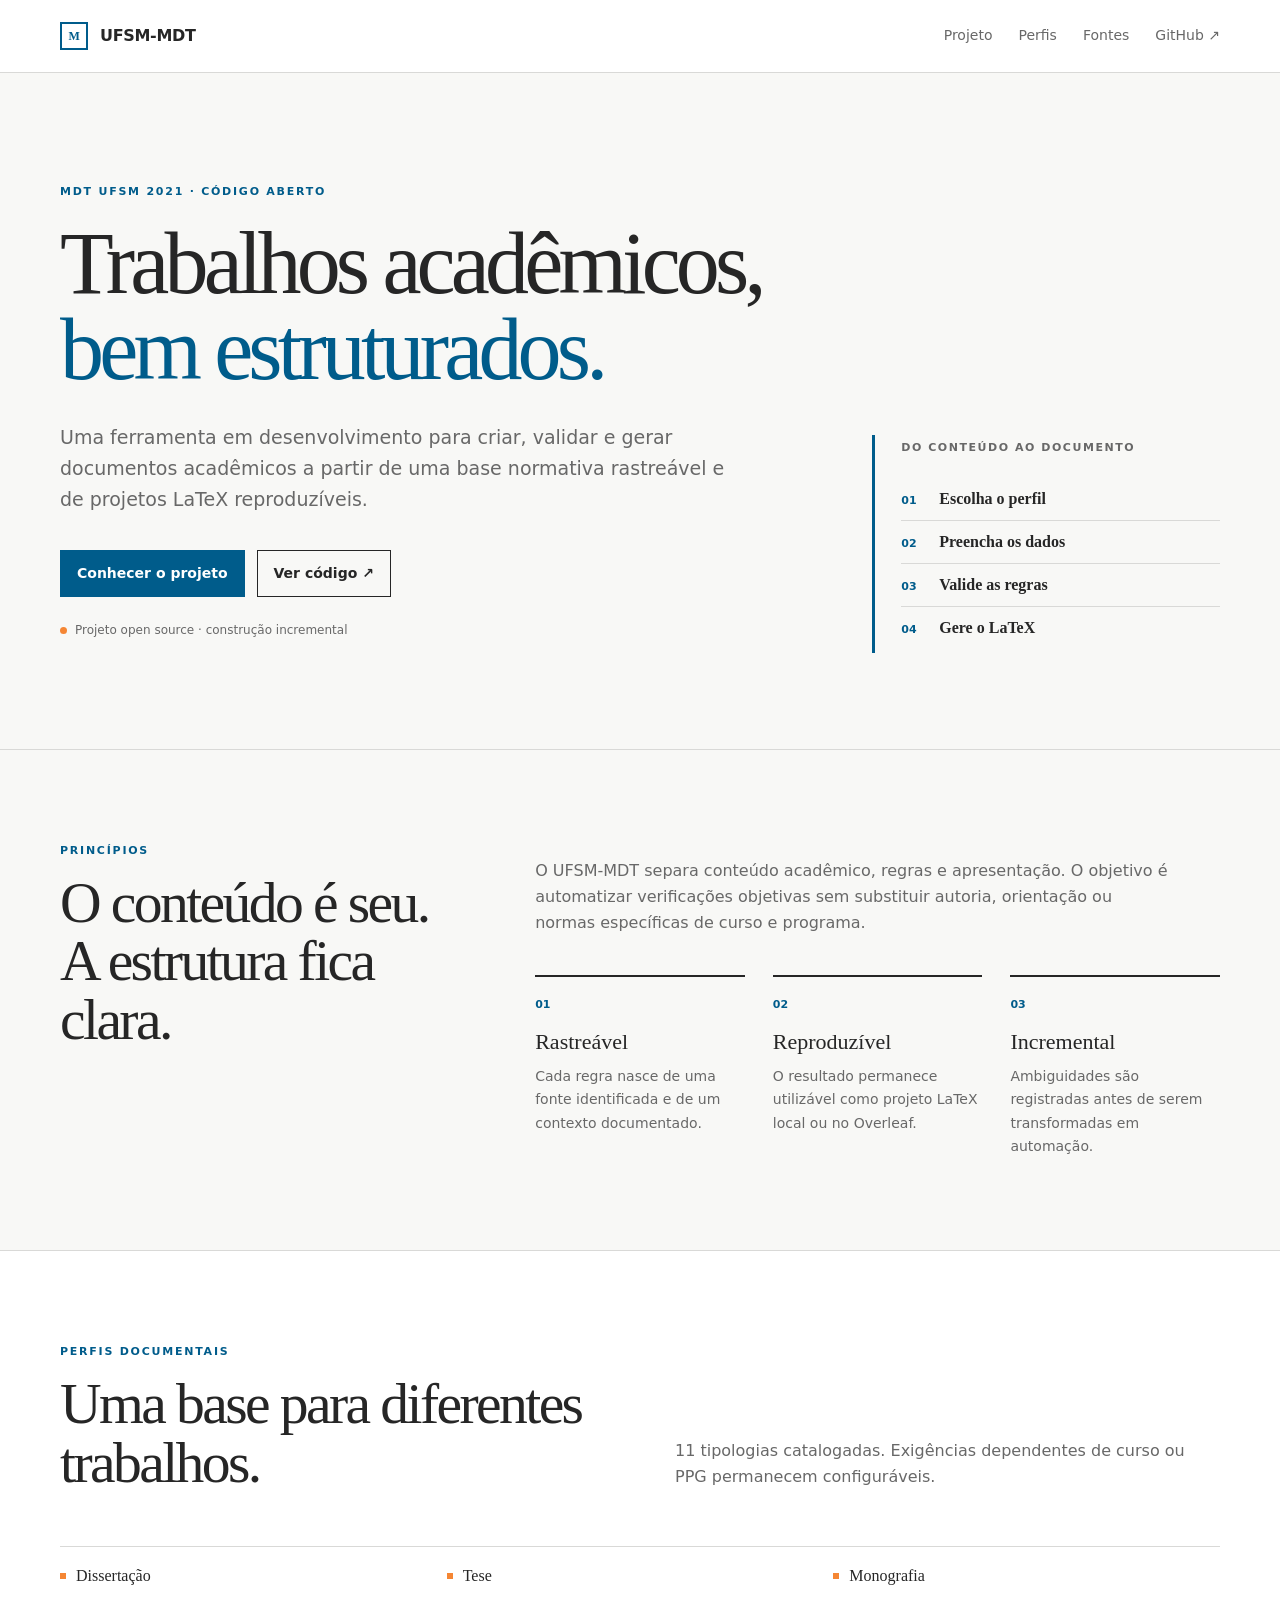
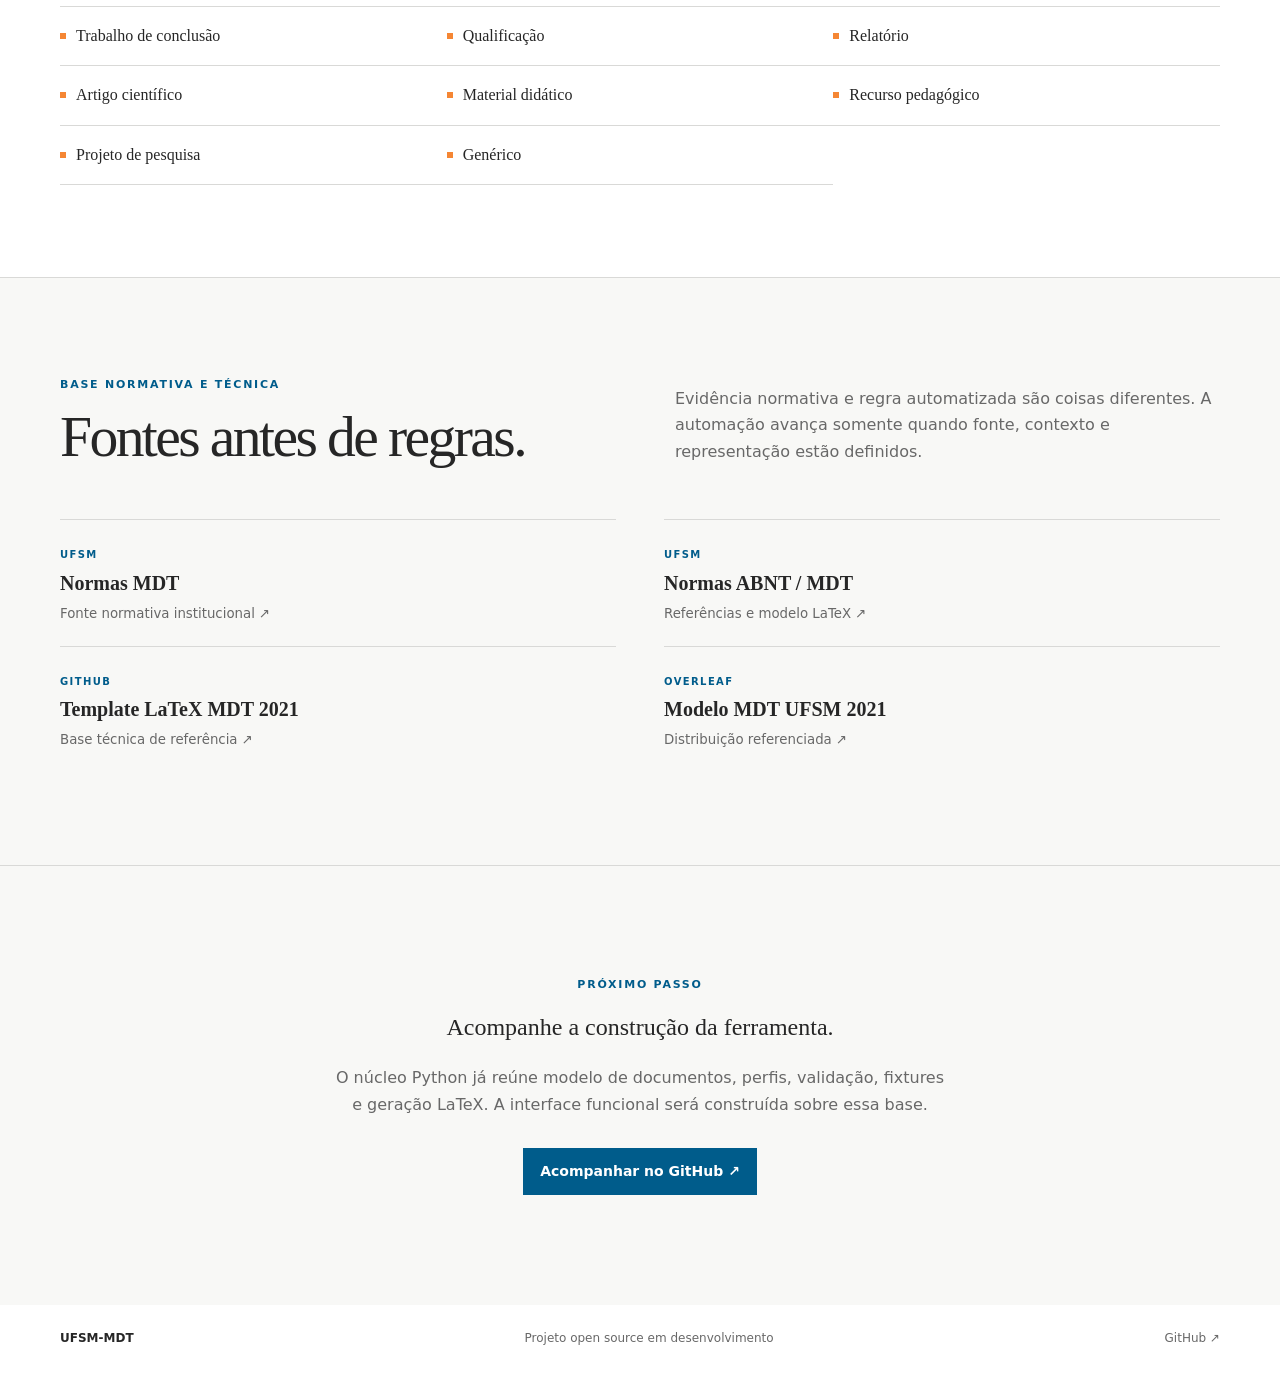
==== commit 987b4889: "feat(site): add profile catalog sourced from declarative profiles" ====
--- a/site/index.html
+++ b/site/index.html
@@ -2,7 +2,7 @@
 <html lang="pt-BR">
 <head><meta charset="utf-8"><meta name="viewport" content="width=device-width,initial-scale=1"><meta name="description" content="UFSM-MDT — criação, validação e geração de trabalhos acadêmicos com base na MDT UFSM 2021."><meta name="theme-color" content="#005C8B"><title>UFSM-MDT — trabalhos acadêmicos</title><link rel="stylesheet" href="./styles.css"></head>
 <body><a class="skip-link" href="#conteudo">Ir para o conteúdo</a>
-<header class="site-header"><div class="container nav"><a class="brand" href="./" aria-label="UFSM-MDT — início"><span class="brand-mark" aria-hidden="true">M</span><span>UFSM-MDT</span></a><nav class="nav-links" aria-label="Navegação principal"><a href="#projeto">Projeto</a><a href="#tipos">Tipos</a><a href="#fontes">Fontes</a><a href="https://github.com/bpoltosi/ufsm-mdt" target="_blank" rel="noreferrer">GitHub <span aria-hidden="true">↗</span></a></nav></div></header>
+<header class="site-header"><div class="container nav"><a class="brand" href="./" aria-label="UFSM-MDT — início"><span class="brand-mark" aria-hidden="true">M</span><span>UFSM-MDT</span></a><nav class="nav-links" aria-label="Navegação principal"><a href="#projeto">Projeto</a><a href="./profiles.html">Perfis</a><a href="#fontes">Fontes</a><a href="https://github.com/bpoltosi/ufsm-mdt" target="_blank" rel="noreferrer">GitHub <span aria-hidden="true">↗</span></a></nav></div></header>
 <main id="conteudo"><section class="hero"><div class="container hero-grid"><div><div class="kicker">MDT UFSM 2021 · código aberto</div><h1>Trabalhos acadêmicos, <em>bem estruturados.</em></h1><p class="lede">Uma ferramenta em desenvolvimento para criar, validar e gerar documentos acadêmicos a partir de uma base normativa rastreável e de projetos LaTeX reproduzíveis.</p><div class="actions"><a class="button primary" href="#projeto">Conhecer o projeto</a><a class="button" href="https://github.com/bpoltosi/ufsm-mdt" target="_blank" rel="noreferrer">Ver código ↗</a></div><p class="meta">Projeto open source · construção incremental</p></div><aside class="flow" aria-label="Etapas do fluxo"><div class="flow-label">Do conteúdo ao documento</div><ol><li><b>01</b><span>Escolha o perfil</span></li><li><b>02</b><span>Preencha os dados</span></li><li><b>03</b><span>Valide as regras</span></li><li><b>04</b><span>Gere o LaTeX</span></li></ol></aside></div></section>
 <section id="projeto" class="section"><div class="container section-grid"><div><div class="kicker">Princípios</div><h2>O conteúdo é seu. A estrutura fica clara.</h2></div><div><p class="section-intro">O UFSM-MDT separa conteúdo acadêmico, regras e apresentação. O objetivo é automatizar verificações objetivas sem substituir autoria, orientação ou normas específicas de curso e programa.</p><div class="principles"><article class="principle"><span>01</span><h3>Rastreável</h3><p>Cada regra nasce de uma fonte identificada e de um contexto documentado.</p></article><article class="principle"><span>02</span><h3>Reproduzível</h3><p>O resultado permanece utilizável como projeto LaTeX local ou no Overleaf.</p></article><article class="principle"><span>03</span><h3>Incremental</h3><p>Ambiguidades são registradas antes de serem transformadas em automação.</p></article></div></div></div></section>
 <section id="tipos" class="section types"><div class="container"><div class="section-heading"><div><div class="kicker">Perfis documentais</div><h2>Uma base para diferentes trabalhos.</h2></div><p class="section-intro">11 tipologias catalogadas. Exigências dependentes de curso ou PPG permanecem configuráveis.</p></div><div class="type-list" aria-label="Tipologias documentais"><div class="type">Dissertação</div><div class="type">Tese</div><div class="type">Monografia</div><div class="type">Trabalho de conclusão</div><div class="type">Qualificação</div><div class="type">Relatório</div><div class="type">Artigo científico</div><div class="type">Material didático</div><div class="type">Recurso pedagógico</div><div class="type">Projeto de pesquisa</div><div class="type">Genérico</div></div></div></section>
--- a/site/styles.css
+++ b/site/styles.css
@@ -1,83 +1,11 @@
-:root{
-  --ufsm-blue:#005C8B;
-  --ufsm-blue-dark:#003151;
-  --ufsm-orange:#F58634;
-  --ufsm-gold:#D19C2C;
-  --ink:#262626;
-  --muted:#686868;
-  --paper:#F8F8F6;
-  --surface:#FFFFFF;
-  --line:#D9D9D7;
-  --focus:#005C8B;
-  --max:1160px;
-}
-*{box-sizing:border-box}
-html{scroll-behavior:smooth}
-body{margin:0;background:var(--paper);color:var(--ink);font:16px/1.65 system-ui,-apple-system,BlinkMacSystemFont,"Segoe UI",sans-serif}
-a{color:inherit;text-decoration:none}
-a:focus-visible{outline:3px solid var(--ufsm-orange);outline-offset:4px}
-.container{width:min(var(--max),calc(100% - 48px));margin-inline:auto}
-.site-header{border-bottom:1px solid var(--line);background:#fff;position:sticky;top:0;z-index:10}
-.nav{min-height:72px;display:flex;align-items:center;justify-content:space-between;gap:28px}
-.brand{display:flex;align-items:center;gap:12px;font-weight:800;letter-spacing:-.02em}
-.brand-mark{width:28px;height:28px;border:2px solid var(--ufsm-blue);display:grid;place-items:center;color:var(--ufsm-blue);font:700 12px Georgia,serif}
-.nav-links{display:flex;gap:26px;color:var(--muted);font-size:14px}
-.nav-links a:hover{color:var(--ufsm-blue)}
-.hero{padding:110px 0 96px;border-bottom:1px solid var(--line)}
-.hero-grid{display:grid;grid-template-columns:minmax(0,1.35fr) minmax(300px,.65fr);gap:90px;align-items:end}
-.kicker{font-size:11px;font-weight:800;letter-spacing:.16em;text-transform:uppercase;color:var(--ufsm-blue)}
-h1,h2,h3{font-family:Georgia,"Times New Roman",serif;font-weight:500}
-h1{font-size:clamp(50px,7vw,88px);line-height:.98;letter-spacing:-.055em;margin:20px 0 28px;max-width:900px}
-h1 em{font-style:normal;color:var(--ufsm-blue)}
-.lede{font-size:19px;color:var(--muted);max-width:680px;margin:0}
-.actions{display:flex;gap:12px;flex-wrap:wrap;margin-top:34px}
-.button{display:inline-flex;align-items:center;justify-content:center;padding:11px 16px;border:1px solid var(--ink);font-size:14px;font-weight:700}
-.button.primary{background:var(--ufsm-blue);border-color:var(--ufsm-blue);color:#fff}
-.button:hover{border-color:var(--ufsm-blue);color:var(--ufsm-blue)}
-.button.primary:hover{background:var(--ufsm-blue-dark);color:#fff}
-.meta{margin-top:24px;color:var(--muted);font-size:12px}
-.meta::before{content:"";display:inline-block;width:7px;height:7px;border-radius:50%;background:var(--ufsm-orange);margin-right:8px}
-.flow{border-left:3px solid var(--ufsm-blue);padding:4px 0 4px 26px}
-.flow-label{font-size:11px;font-weight:800;letter-spacing:.14em;text-transform:uppercase;color:var(--muted)}
-.flow ol{list-style:none;padding:0;margin:20px 0 0}
-.flow li{display:grid;grid-template-columns:30px 1fr;gap:8px;padding:12px 0;border-bottom:1px solid var(--line);font:600 16px Georgia,serif}
-.flow li:last-child{border-bottom:0}
-.flow b{color:var(--ufsm-blue);font:700 11px system-ui,sans-serif;padding-top:4px}
-.section{padding:92px 0;border-bottom:1px solid var(--line)}
-.section-grid{display:grid;grid-template-columns:.72fr 1.28fr;gap:90px}
-.section h2{font-size:clamp(36px,4.5vw,58px);line-height:1.02;letter-spacing:-.045em;margin:14px 0}
-.section-intro{color:var(--muted);max-width:640px}
-.principles{display:grid;grid-template-columns:repeat(3,1fr);gap:28px;margin-top:38px}
-.principle{border-top:2px solid var(--ink);padding-top:13px}
-.principle span{font-size:11px;color:var(--ufsm-blue);font-weight:800}
-.principle h3{font-size:22px;margin:8px 0 5px}
-.principle p{margin:0;color:var(--muted);font-size:14px}
-.types{background:var(--surface)}
-.type-list{display:grid;grid-template-columns:repeat(3,1fr);margin-top:40px;border-top:1px solid var(--line)}
-.type{padding:16px 12px 16px 0;border-bottom:1px solid var(--line);font-family:Georgia,serif}
-.type::before{content:"";display:inline-block;width:6px;height:6px;background:var(--ufsm-orange);margin:0 10px 2px 0}
-.source-grid{display:grid;grid-template-columns:1fr 1fr;gap:0 48px;margin-top:38px}
-.source{padding:20px 0;border-top:1px solid var(--line)}
-.source-label{font-size:10px;font-weight:800;letter-spacing:.14em;text-transform:uppercase;color:var(--ufsm-blue)}
-.source strong{display:block;font:600 20px Georgia,serif;margin:5px 0}
-.source small{color:var(--muted)}
-.cta{padding:110px 0;text-align:center}
-.cta h2{max-width:720px;margin:14px auto 18px}
-.cta p{max-width:620px;margin:0 auto 30px;color:var(--muted)}
-footer{padding:24px 0;background:#fff}
-.footer-row{display:flex;justify-content:space-between;gap:20px;color:var(--muted);font-size:12px}
-.footer-row strong{color:var(--ink)}
-@media(max-width:820px){
-  .nav-links a:nth-child(-n+2){display:none}
-  .hero{padding:72px 0}
-  .hero-grid,.section-grid{grid-template-columns:1fr;gap:48px}
-  .principles,.type-list{grid-template-columns:1fr 1fr}
-}
-@media(max-width:560px){
-  .container{width:min(var(--max),calc(100% - 32px))}
-  .nav{min-height:64px}
-  .hero h1{font-size:50px}
-  .principles,.type-list,.source-grid{grid-template-columns:1fr}
-  .section{padding:68px 0}
-  .footer-row{flex-direction:column}
-}
+:root{--ufsm-blue:#005C8B;--ufsm-blue-dark:#003151;--ufsm-orange:#F58634;--ink:#262626;--muted:#686868;--paper:#F8F8F6;--surface:#FFF;--line:#D9D9D7;--max:1160px}
+*{box-sizing:border-box}html{scroll-behavior:smooth;scroll-padding-top:90px}body{margin:0;background:var(--paper);color:var(--ink);font:16px/1.65 system-ui,-apple-system,BlinkMacSystemFont,"Segoe UI",sans-serif}a{color:inherit;text-decoration:none}
+.skip-link{position:absolute;left:16px;top:-60px;padding:10px 14px;background:#fff;border:2px solid var(--ufsm-blue);z-index:20;font-weight:700}.skip-link:focus{top:16px}a:focus-visible{outline:3px solid var(--ufsm-orange);outline-offset:4px}.container{width:min(var(--max),calc(100% - 48px));margin:auto}
+.site-header{border-bottom:1px solid var(--line);background:#fff;position:sticky;top:0;z-index:10}.nav{min-height:72px;display:flex;align-items:center;justify-content:space-between;gap:28px}.brand{display:flex;align-items:center;gap:12px;font-weight:800;letter-spacing:-.02em}.brand-mark{width:28px;height:28px;border:2px solid var(--ufsm-blue);display:grid;place-items:center;color:var(--ufsm-blue);font:700 12px Georgia,serif}.nav-links{display:flex;gap:26px;color:var(--muted);font-size:14px}.nav-links a:hover{color:var(--ufsm-blue)}
+.hero{padding:110px 0 96px;border-bottom:1px solid var(--line)}.hero-grid{display:grid;grid-template-columns:minmax(0,1.35fr) minmax(300px,.65fr);gap:90px;align-items:end}.kicker{font-size:11px;font-weight:800;letter-spacing:.16em;text-transform:uppercase;color:var(--ufsm-blue)}h1,h2,h3{font-family:Georgia,"Times New Roman",serif;font-weight:500}h1{font-size:clamp(50px,7vw,88px);line-height:.98;letter-spacing:-.055em;margin:20px 0 28px;max-width:900px}h1 em{font-style:normal;color:var(--ufsm-blue)}.lede{font-size:19px;color:var(--muted);max-width:680px;margin:0}.actions{display:flex;gap:12px;flex-wrap:wrap;margin-top:34px}.button{display:inline-flex;align-items:center;justify-content:center;padding:11px 16px;border:1px solid var(--ink);font-size:14px;font-weight:700;transition:background .15s,border-color .15s,color .15s}.button.primary{background:var(--ufsm-blue);border-color:var(--ufsm-blue);color:#fff}.button:hover{border-color:var(--ufsm-blue);color:var(--ufsm-blue)}.button.primary:hover{background:var(--ufsm-blue-dark);color:#fff}.meta{margin-top:24px;color:var(--muted);font-size:12px}.meta:before{content:"";display:inline-block;width:7px;height:7px;border-radius:50%;background:var(--ufsm-orange);margin-right:8px}
+.flow{border-left:3px solid var(--ufsm-blue);padding:4px 0 4px 26px}.flow-label{font-size:11px;font-weight:800;letter-spacing:.14em;text-transform:uppercase;color:var(--muted)}.flow ol{list-style:none;padding:0;margin:20px 0 0}.flow li{display:grid;grid-template-columns:30px 1fr;gap:8px;padding:12px 0;border-bottom:1px solid var(--line);font:600 16px Georgia,serif}.flow li:last-child{border-bottom:0}.flow b{color:var(--ufsm-blue);font:700 11px system-ui,sans-serif;padding-top:4px}
+.section{padding:92px 0;border-bottom:1px solid var(--line)}.section-grid{display:grid;grid-template-columns:.72fr 1.28fr;gap:90px}.section h2{font-size:clamp(36px,4.5vw,58px);line-height:1.02;letter-spacing:-.045em;margin:14px 0}.section-intro{color:var(--muted);max-width:640px}.principles{display:grid;grid-template-columns:repeat(3,1fr);gap:28px;margin-top:38px}.principle{border-top:2px solid var(--ink);padding-top:13px}.principle span{font-size:11px;color:var(--ufsm-blue);font-weight:800}.principle h3{font-size:22px;margin:8px 0 5px}.principle p{margin:0;color:var(--muted);font-size:14px}
+.types{background:var(--surface)}.section-heading{display:grid;grid-template-columns:1fr 1fr;gap:70px;align-items:end}.type-list{display:grid;grid-template-columns:repeat(3,1fr);margin-top:40px;border-top:1px solid var(--line)}.type{padding:16px 12px 16px 0;border-bottom:1px solid var(--line);font-family:Georgia,serif}.type:before{content:"";display:inline-block;width:6px;height:6px;background:var(--ufsm-orange);margin:0 10px 2px 0}.source-grid{display:grid;grid-template-columns:1fr 1fr;gap:0 48px;margin-top:38px}.source{padding:20px 0;border-top:1px solid var(--line);transition:padding-left .15s}.source:hover{padding-left:8px}.source-label{font-size:10px;font-weight:800;letter-spacing:.14em;text-transform:uppercase;color:var(--ufsm-blue)}.source strong{display:block;font:600 20px Georgia,serif;margin:5px 0}.source small{color:var(--muted)}
+.cta{padding:110px 0;text-align:center}.cta h2{max-width:720px;margin:14px auto 18px}.cta p{max-width:620px;margin:0 auto 30px;color:var(--muted)}footer{padding:24px 0;background:#fff}.footer-row{display:flex;justify-content:space-between;gap:20px;color:var(--muted);font-size:12px}.footer-row strong{color:var(--ink)}
+@media(max-width:820px){.nav-links a:nth-child(-n+2){display:none}.hero{padding:72px 0}.hero-grid,.section-grid,.section-heading{grid-template-columns:1fr;gap:48px}.principles,.type-list{grid-template-columns:1fr 1fr}}@media(max-width:560px){.container{width:min(var(--max),calc(100% - 32px))}.nav{min-height:64px}.hero h1{font-size:50px}.principles,.type-list,.source-grid{grid-template-columns:1fr}.section{padding:68px 0}.footer-row{flex-direction:column}.nav-links{gap:12px}}@media(prefers-reduced-motion:reduce){html{scroll-behavior:auto}.button,.source{transition:none}}
+.compact-hero{padding:82px 0 72px}.profile-list{display:grid;gap:18px;margin-top:42px}.profile-card{display:grid;grid-template-columns:56px minmax(0,1fr) auto;gap:24px;align-items:start;padding:26px 0;border-top:1px solid var(--line)}.profile-number{font:700 12px system-ui,sans-serif;color:var(--ufsm-blue);padding-top:6px}.profile-source{margin:0 0 6px;color:var(--ufsm-blue);font-size:11px;font-weight:800;letter-spacing:.1em;text-transform:uppercase}.profile-card h2{margin:0 0 8px;font-size:28px}.profile-card p{margin:0;color:var(--muted);max-width:700px;font-size:14px}.profile-card dl{display:flex;gap:24px;margin:16px 0 0;color:var(--muted);font-size:12px}.profile-card dl div{display:grid;gap:2px}.profile-card dt{font-weight:700;color:var(--ink)}.profile-card dd{margin:0}.profile-card code{font-family:ui-monospace,SFMono-Regular,Menlo,monospace}.profile-card .button{white-space:nowrap}@media(max-width:700px){.profile-card{grid-template-columns:36px 1fr}.profile-card .button{grid-column:2;width:max-content}.profile-card dl{flex-direction:column;gap:8px}}
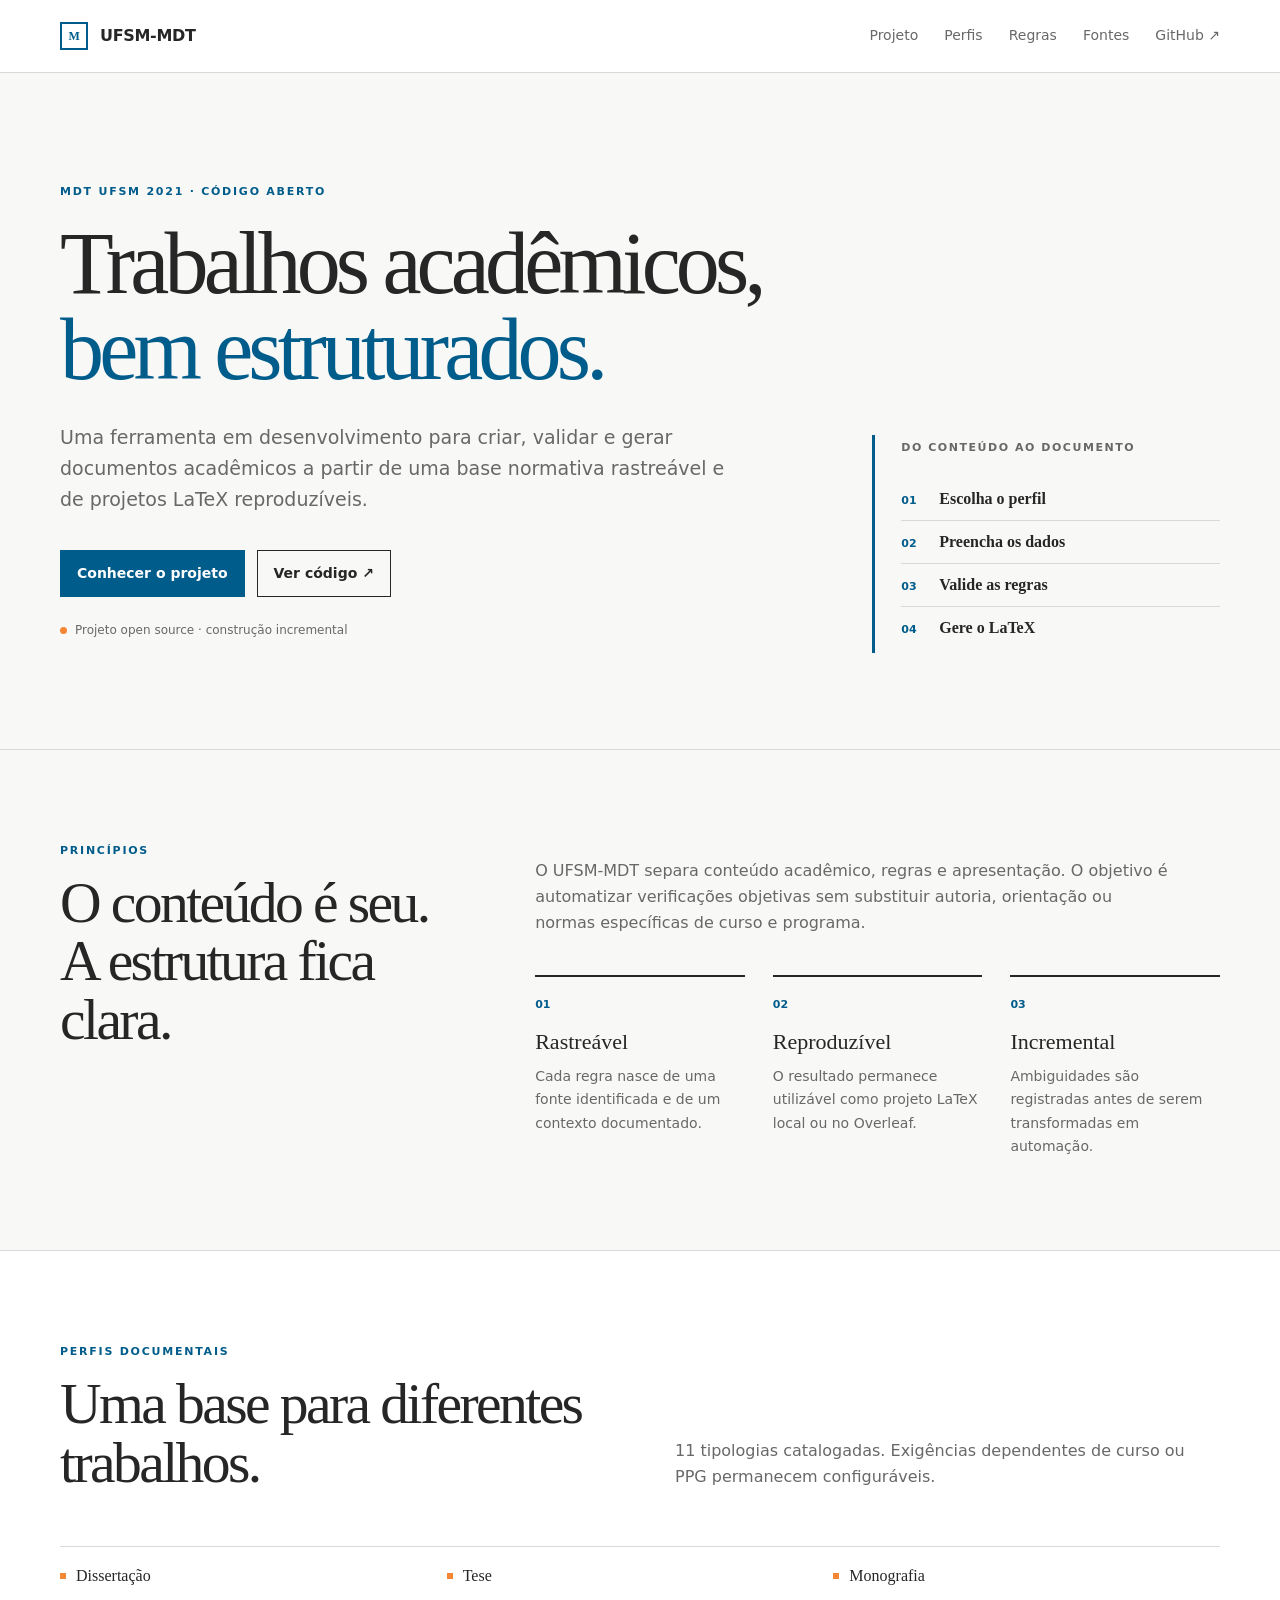
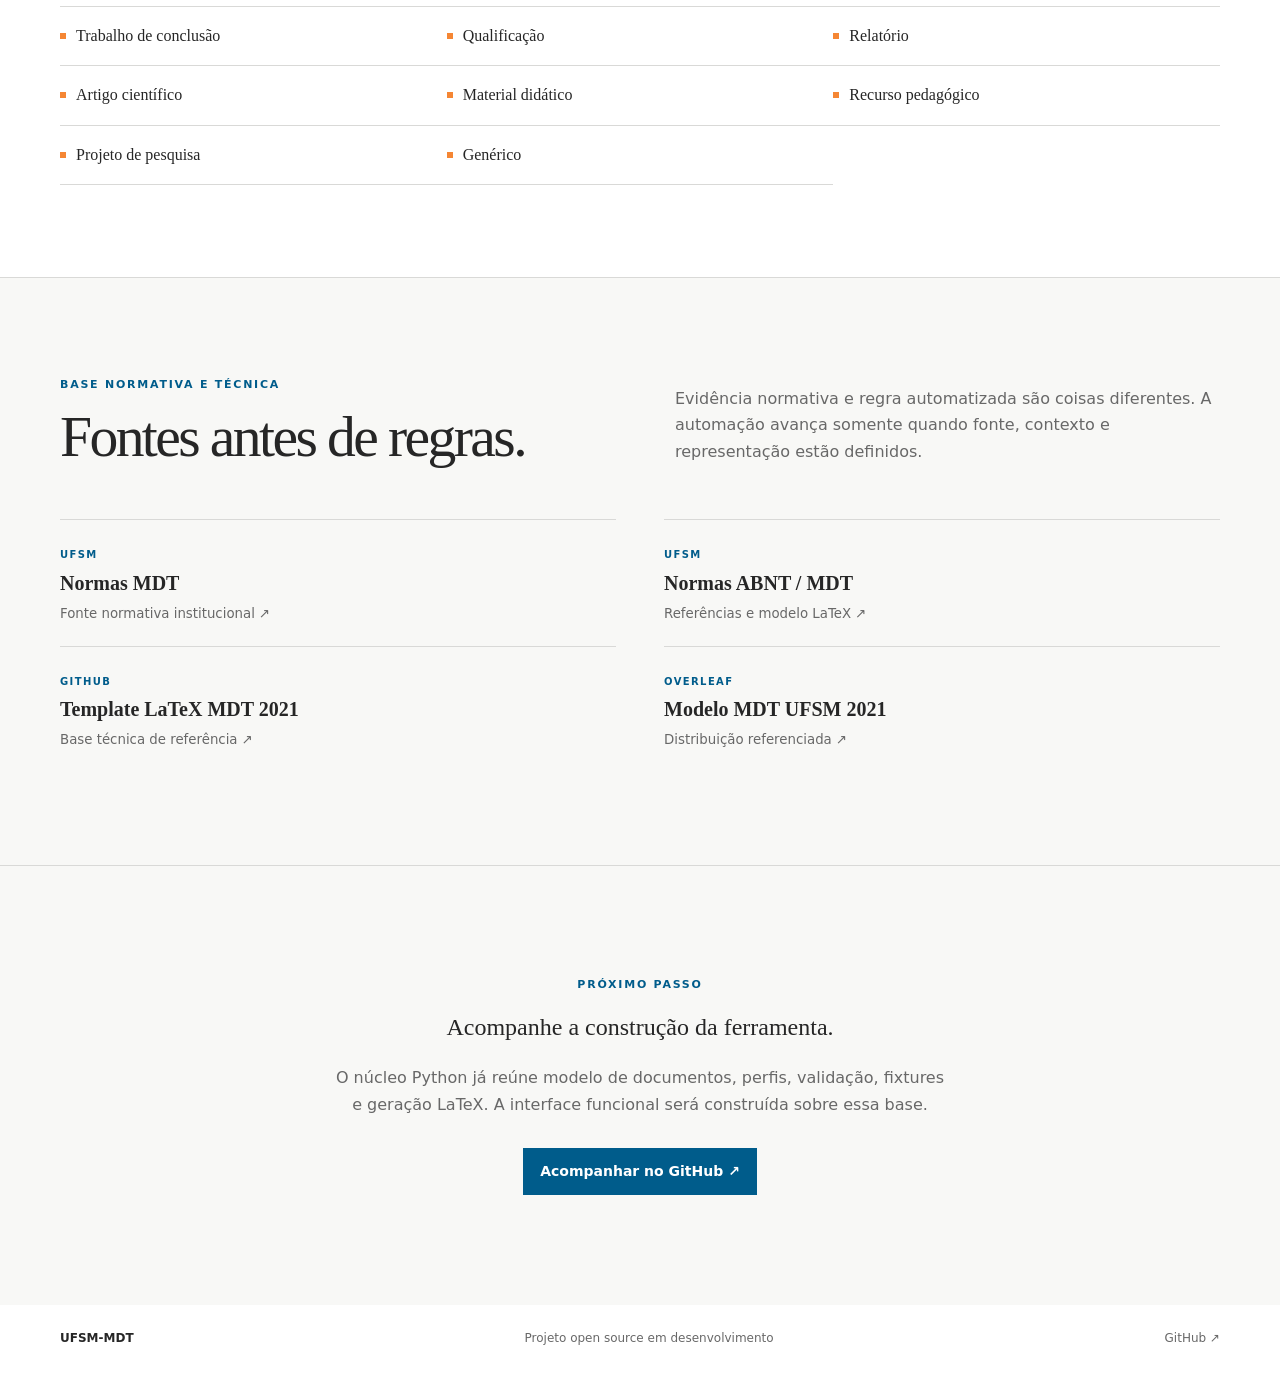
==== commit e13b1595: "feat(site): link rule explorer from home" ====
--- a/site/index.html
+++ b/site/index.html
@@ -2,7 +2,7 @@
 <html lang="pt-BR">
 <head><meta charset="utf-8"><meta name="viewport" content="width=device-width,initial-scale=1"><meta name="description" content="UFSM-MDT — criação, validação e geração de trabalhos acadêmicos com base na MDT UFSM 2021."><meta name="theme-color" content="#005C8B"><title>UFSM-MDT — trabalhos acadêmicos</title><link rel="stylesheet" href="./styles.css"></head>
 <body><a class="skip-link" href="#conteudo">Ir para o conteúdo</a>
-<header class="site-header"><div class="container nav"><a class="brand" href="./" aria-label="UFSM-MDT — início"><span class="brand-mark" aria-hidden="true">M</span><span>UFSM-MDT</span></a><nav class="nav-links" aria-label="Navegação principal"><a href="#projeto">Projeto</a><a href="./profiles.html">Perfis</a><a href="#fontes">Fontes</a><a href="https://github.com/bpoltosi/ufsm-mdt" target="_blank" rel="noreferrer">GitHub <span aria-hidden="true">↗</span></a></nav></div></header>
+<header class="site-header"><div class="container nav"><a class="brand" href="./" aria-label="UFSM-MDT — início"><span class="brand-mark" aria-hidden="true">M</span><span>UFSM-MDT</span></a><nav class="nav-links" aria-label="Navegação principal"><a href="#projeto">Projeto</a><a href="./profiles.html">Perfis</a><a href="./rules.html">Regras</a><a href="#fontes">Fontes</a><a href="https://github.com/bpoltosi/ufsm-mdt" target="_blank" rel="noreferrer">GitHub <span aria-hidden="true">↗</span></a></nav></div></header>
 <main id="conteudo"><section class="hero"><div class="container hero-grid"><div><div class="kicker">MDT UFSM 2021 · código aberto</div><h1>Trabalhos acadêmicos, <em>bem estruturados.</em></h1><p class="lede">Uma ferramenta em desenvolvimento para criar, validar e gerar documentos acadêmicos a partir de uma base normativa rastreável e de projetos LaTeX reproduzíveis.</p><div class="actions"><a class="button primary" href="#projeto">Conhecer o projeto</a><a class="button" href="https://github.com/bpoltosi/ufsm-mdt" target="_blank" rel="noreferrer">Ver código ↗</a></div><p class="meta">Projeto open source · construção incremental</p></div><aside class="flow" aria-label="Etapas do fluxo"><div class="flow-label">Do conteúdo ao documento</div><ol><li><b>01</b><span>Escolha o perfil</span></li><li><b>02</b><span>Preencha os dados</span></li><li><b>03</b><span>Valide as regras</span></li><li><b>04</b><span>Gere o LaTeX</span></li></ol></aside></div></section>
 <section id="projeto" class="section"><div class="container section-grid"><div><div class="kicker">Princípios</div><h2>O conteúdo é seu. A estrutura fica clara.</h2></div><div><p class="section-intro">O UFSM-MDT separa conteúdo acadêmico, regras e apresentação. O objetivo é automatizar verificações objetivas sem substituir autoria, orientação ou normas específicas de curso e programa.</p><div class="principles"><article class="principle"><span>01</span><h3>Rastreável</h3><p>Cada regra nasce de uma fonte identificada e de um contexto documentado.</p></article><article class="principle"><span>02</span><h3>Reproduzível</h3><p>O resultado permanece utilizável como projeto LaTeX local ou no Overleaf.</p></article><article class="principle"><span>03</span><h3>Incremental</h3><p>Ambiguidades são registradas antes de serem transformadas em automação.</p></article></div></div></div></section>
 <section id="tipos" class="section types"><div class="container"><div class="section-heading"><div><div class="kicker">Perfis documentais</div><h2>Uma base para diferentes trabalhos.</h2></div><p class="section-intro">11 tipologias catalogadas. Exigências dependentes de curso ou PPG permanecem configuráveis.</p></div><div class="type-list" aria-label="Tipologias documentais"><div class="type">Dissertação</div><div class="type">Tese</div><div class="type">Monografia</div><div class="type">Trabalho de conclusão</div><div class="type">Qualificação</div><div class="type">Relatório</div><div class="type">Artigo científico</div><div class="type">Material didático</div><div class="type">Recurso pedagógico</div><div class="type">Projeto de pesquisa</div><div class="type">Genérico</div></div></div></section>
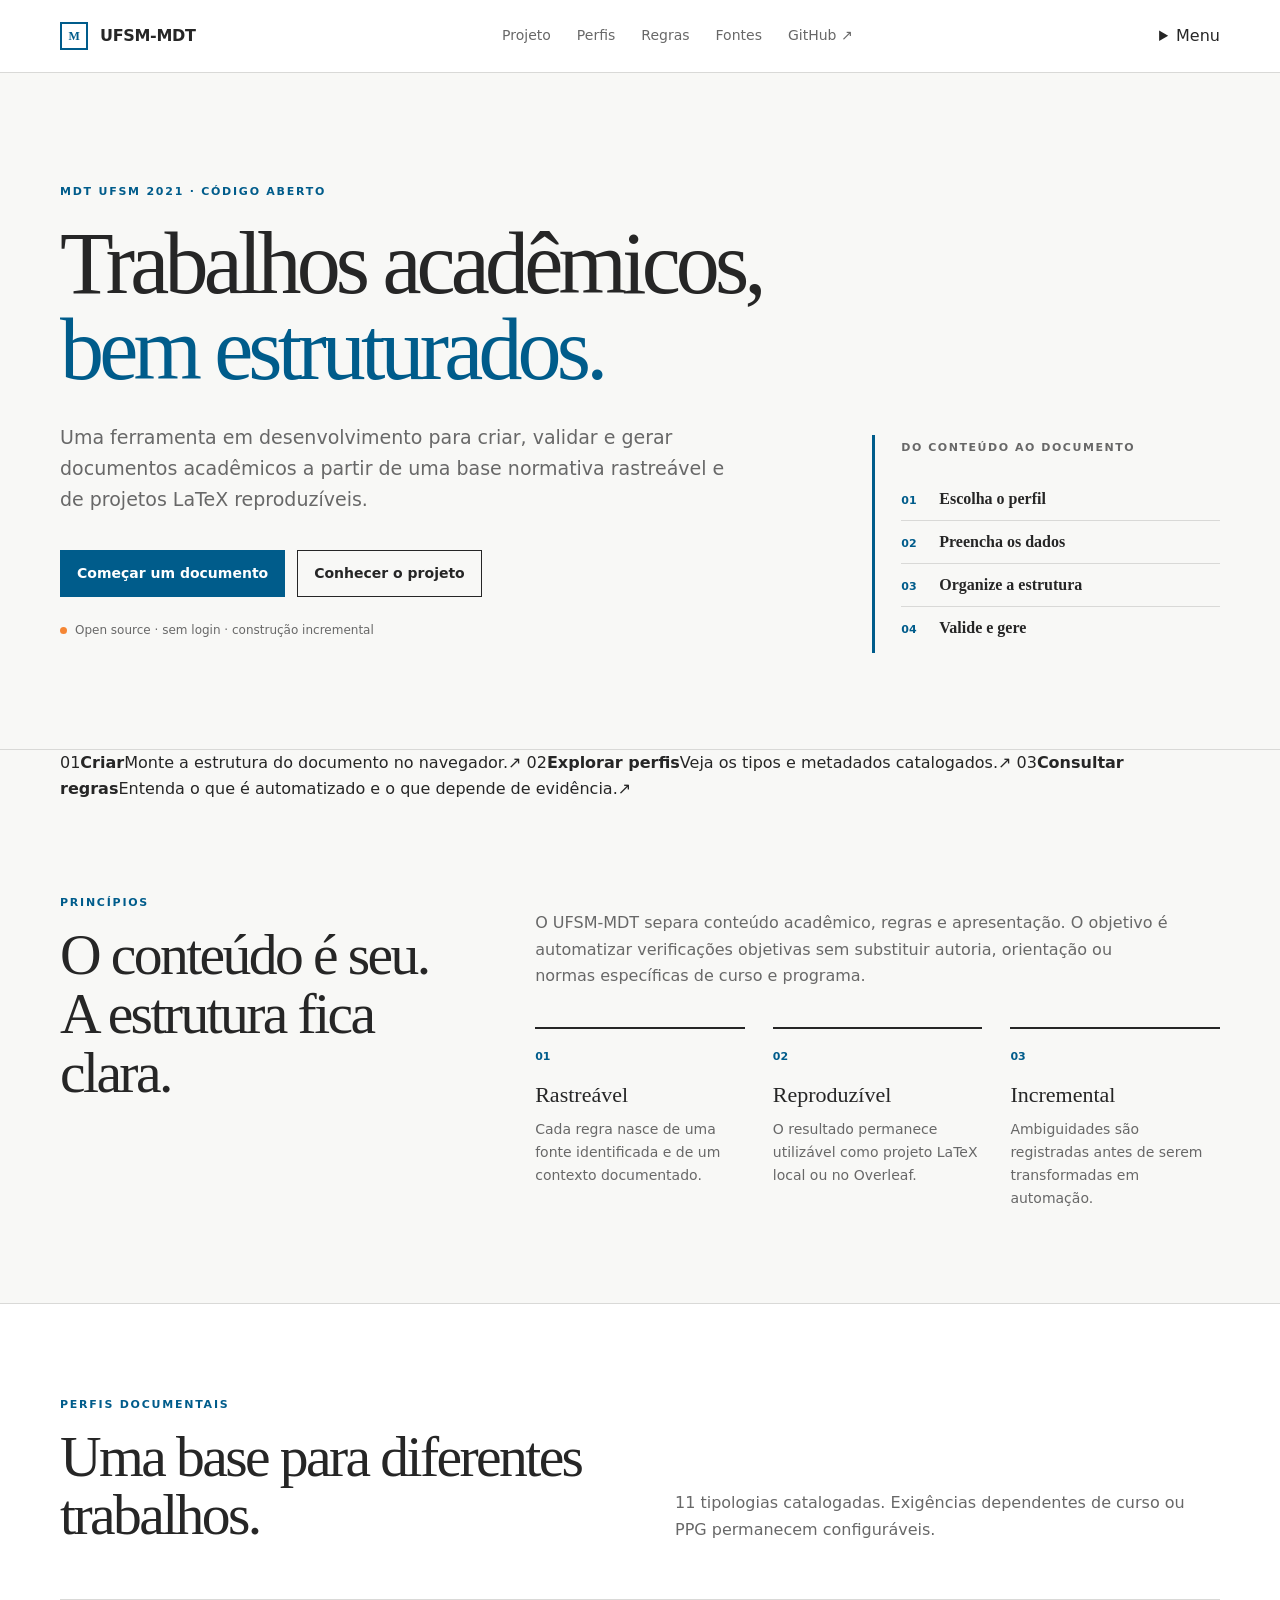
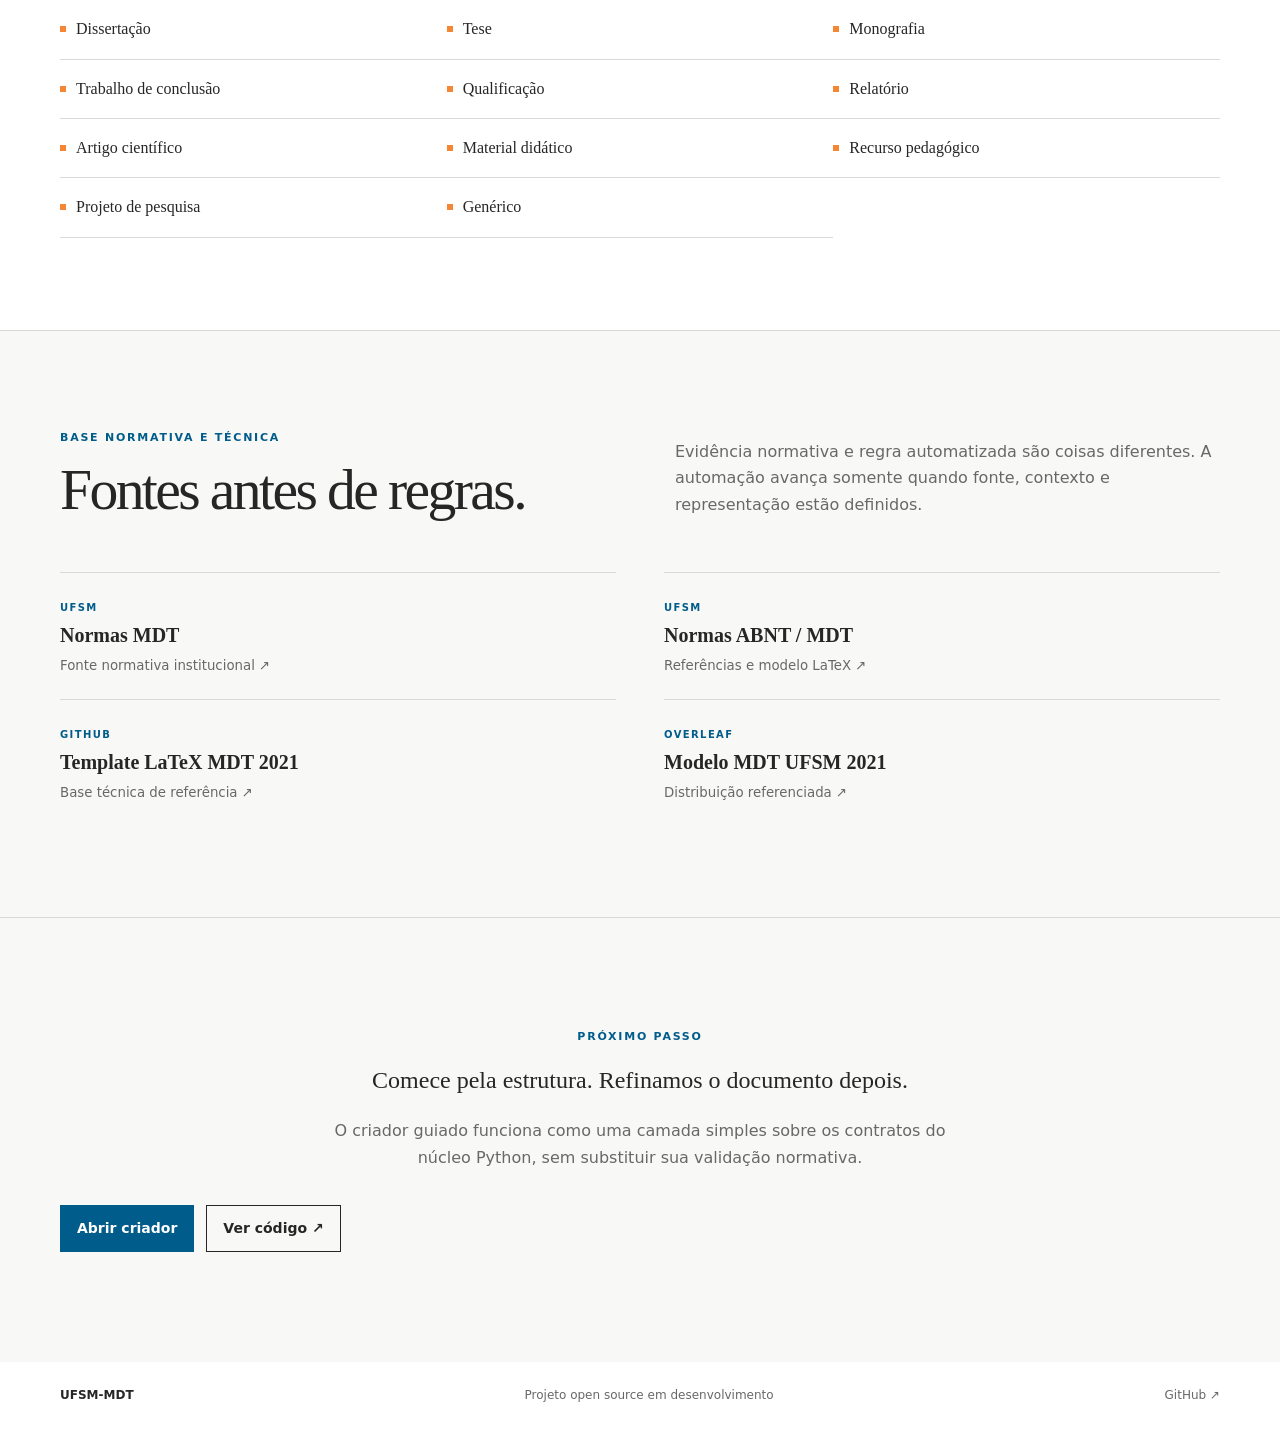
==== commit 2f4b912d: "refactor(web): refine Pages landing architecture and navigation" ====
--- a/site/index.html
+++ b/site/index.html
@@ -1,11 +1,109 @@
 <!doctype html>
 <html lang="pt-BR">
-<head><meta charset="utf-8"><meta name="viewport" content="width=device-width,initial-scale=1"><meta name="description" content="UFSM-MDT — criação, validação e geração de trabalhos acadêmicos com base na MDT UFSM 2021."><meta name="theme-color" content="#005C8B"><title>UFSM-MDT — trabalhos acadêmicos</title><link rel="stylesheet" href="./styles.css"></head>
-<body><a class="skip-link" href="#conteudo">Ir para o conteúdo</a>
-<header class="site-header"><div class="container nav"><a class="brand" href="./" aria-label="UFSM-MDT — início"><span class="brand-mark" aria-hidden="true">M</span><span>UFSM-MDT</span></a><nav class="nav-links" aria-label="Navegação principal"><a href="#projeto">Projeto</a><a href="./profiles.html">Perfis</a><a href="./rules.html">Regras</a><a href="#fontes">Fontes</a><a href="https://github.com/bpoltosi/ufsm-mdt" target="_blank" rel="noreferrer">GitHub <span aria-hidden="true">↗</span></a></nav></div></header>
-<main id="conteudo"><section class="hero"><div class="container hero-grid"><div><div class="kicker">MDT UFSM 2021 · código aberto</div><h1>Trabalhos acadêmicos, <em>bem estruturados.</em></h1><p class="lede">Uma ferramenta em desenvolvimento para criar, validar e gerar documentos acadêmicos a partir de uma base normativa rastreável e de projetos LaTeX reproduzíveis.</p><div class="actions"><a class="button primary" href="#projeto">Conhecer o projeto</a><a class="button" href="https://github.com/bpoltosi/ufsm-mdt" target="_blank" rel="noreferrer">Ver código ↗</a></div><p class="meta">Projeto open source · construção incremental</p></div><aside class="flow" aria-label="Etapas do fluxo"><div class="flow-label">Do conteúdo ao documento</div><ol><li><b>01</b><span>Escolha o perfil</span></li><li><b>02</b><span>Preencha os dados</span></li><li><b>03</b><span>Valide as regras</span></li><li><b>04</b><span>Gere o LaTeX</span></li></ol></aside></div></section>
-<section id="projeto" class="section"><div class="container section-grid"><div><div class="kicker">Princípios</div><h2>O conteúdo é seu. A estrutura fica clara.</h2></div><div><p class="section-intro">O UFSM-MDT separa conteúdo acadêmico, regras e apresentação. O objetivo é automatizar verificações objetivas sem substituir autoria, orientação ou normas específicas de curso e programa.</p><div class="principles"><article class="principle"><span>01</span><h3>Rastreável</h3><p>Cada regra nasce de uma fonte identificada e de um contexto documentado.</p></article><article class="principle"><span>02</span><h3>Reproduzível</h3><p>O resultado permanece utilizável como projeto LaTeX local ou no Overleaf.</p></article><article class="principle"><span>03</span><h3>Incremental</h3><p>Ambiguidades são registradas antes de serem transformadas em automação.</p></article></div></div></div></section>
-<section id="tipos" class="section types"><div class="container"><div class="section-heading"><div><div class="kicker">Perfis documentais</div><h2>Uma base para diferentes trabalhos.</h2></div><p class="section-intro">11 tipologias catalogadas. Exigências dependentes de curso ou PPG permanecem configuráveis.</p></div><div class="type-list" aria-label="Tipologias documentais"><div class="type">Dissertação</div><div class="type">Tese</div><div class="type">Monografia</div><div class="type">Trabalho de conclusão</div><div class="type">Qualificação</div><div class="type">Relatório</div><div class="type">Artigo científico</div><div class="type">Material didático</div><div class="type">Recurso pedagógico</div><div class="type">Projeto de pesquisa</div><div class="type">Genérico</div></div></div></section>
-<section id="fontes" class="section"><div class="container"><div class="section-heading"><div><div class="kicker">Base normativa e técnica</div><h2>Fontes antes de regras.</h2></div><p class="section-intro">Evidência normativa e regra automatizada são coisas diferentes. A automação avança somente quando fonte, contexto e representação estão definidos.</p></div><div class="source-grid"><a class="source" href="https://www.ufsm.br/orgaos-suplementares/biblioteca/mdt" target="_blank" rel="noreferrer"><span class="source-label">UFSM</span><strong>Normas MDT</strong><small>Fonte normativa institucional ↗</small></a><a class="source" href="https://www.ufsm.br/orgaos-suplementares/biblioteca/normas-abnt-mdt" target="_blank" rel="noreferrer"><span class="source-label">UFSM</span><strong>Normas ABNT / MDT</strong><small>Referências e modelo LaTeX ↗</small></a><a class="source" href="https://github.com/Eugenio-Pozzobon/mdt-ufsm-2021-latex" target="_blank" rel="noreferrer"><span class="source-label">GitHub</span><strong>Template LaTeX MDT 2021</strong><small>Base técnica de referência ↗</small></a><a class="source" href="https://www.overleaf.com/latex/templates/mdt-ufsm-2021/wbmqyzfngtgv" target="_blank" rel="noreferrer"><span class="source-label">Overleaf</span><strong>Modelo MDT UFSM 2021</strong><small>Distribuição referenciada ↗</small></a></div></div></section>
-<section class="cta"><div class="container"><div class="kicker">Próximo passo</div><h2>Acompanhe a construção da ferramenta.</h2><p>O núcleo Python já reúne modelo de documentos, perfis, validação, fixtures e geração LaTeX. A interface funcional será construída sobre essa base.</p><a class="button primary" href="https://github.com/bpoltosi/ufsm-mdt" target="_blank" rel="noreferrer">Acompanhar no GitHub ↗</a></div></section></main>
-<footer><div class="container footer-row"><strong>UFSM-MDT</strong><span>Projeto open source em desenvolvimento</span><a href="https://github.com/bpoltosi/ufsm-mdt" target="_blank" rel="noreferrer">GitHub ↗</a></div></footer></body></html>+<head>
+  <meta charset="utf-8">
+  <meta name="viewport" content="width=device-width,initial-scale=1">
+  <meta name="description" content="UFSM-MDT — criação, validação e geração de trabalhos acadêmicos com base na MDT UFSM 2021.">
+  <meta name="theme-color" content="#005C8B">
+  <title>UFSM-MDT — trabalhos acadêmicos</title>
+  <link rel="stylesheet" href="./styles.css">
+</head>
+<body>
+<a class="skip-link" href="#conteudo">Ir para o conteúdo</a>
+<header class="site-header">
+  <div class="container nav">
+    <a class="brand" href="./" aria-label="UFSM-MDT — início"><span class="brand-mark" aria-hidden="true">M</span><span>UFSM-MDT</span></a>
+    <nav class="nav-links" aria-label="Navegação principal">
+      <a href="#projeto">Projeto</a><a href="./profiles.html">Perfis</a><a href="./rules.html">Regras</a><a href="#fontes">Fontes</a>
+      <a class="nav-github" href="https://github.com/bpoltosi/ufsm-mdt" target="_blank" rel="noreferrer">GitHub <span aria-hidden="true">↗</span></a>
+    </nav>
+    <details class="mobile-nav">
+      <summary aria-label="Abrir menu">Menu</summary>
+      <nav aria-label="Navegação móvel">
+        <a href="#projeto">Projeto</a><a href="./profiles.html">Perfis</a><a href="./rules.html">Regras</a><a href="#fontes">Fontes</a>
+        <a href="https://github.com/bpoltosi/ufsm-mdt" target="_blank" rel="noreferrer">GitHub ↗</a>
+      </nav>
+    </details>
+  </div>
+</header>
+
+<main id="conteudo">
+  <section class="hero">
+    <div class="container hero-grid">
+      <div class="hero-copy">
+        <div class="kicker">MDT UFSM 2021 · código aberto</div>
+        <h1>Trabalhos acadêmicos, <em>bem estruturados.</em></h1>
+        <p class="lede">Uma ferramenta em desenvolvimento para criar, validar e gerar documentos acadêmicos a partir de uma base normativa rastreável e de projetos LaTeX reproduzíveis.</p>
+        <div class="actions">
+          <a class="button primary" href="./creator.html">Começar um documento</a>
+          <a class="button" href="#projeto">Conhecer o projeto</a>
+        </div>
+        <p class="meta">Open source · sem login · construção incremental</p>
+      </div>
+      <aside class="flow" aria-label="Fluxo do UFSM-MDT">
+        <div class="flow-label">Do conteúdo ao documento</div>
+        <ol>
+          <li><b>01</b><span>Escolha o perfil</span></li><li><b>02</b><span>Preencha os dados</span></li>
+          <li><b>03</b><span>Organize a estrutura</span></li><li><b>04</b><span>Valide e gere</span></li>
+        </ol>
+      </aside>
+    </div>
+  </section>
+
+  <section class="quick-start" aria-label="Acesso rápido">
+    <div class="container quick-grid">
+      <a class="quick-card" href="./creator.html"><span class="quick-index">01</span><strong>Criar</strong><span>Monte a estrutura do documento no navegador.</span><span class="quick-arrow" aria-hidden="true">↗</span></a>
+      <a class="quick-card" href="./profiles.html"><span class="quick-index">02</span><strong>Explorar perfis</strong><span>Veja os tipos e metadados catalogados.</span><span class="quick-arrow" aria-hidden="true">↗</span></a>
+      <a class="quick-card" href="./rules.html"><span class="quick-index">03</span><strong>Consultar regras</strong><span>Entenda o que é automatizado e o que depende de evidência.</span><span class="quick-arrow" aria-hidden="true">↗</span></a>
+    </div>
+  </section>
+
+  <section id="projeto" class="section">
+    <div class="container section-grid">
+      <div><div class="kicker">Princípios</div><h2>O conteúdo é seu. A estrutura fica clara.</h2></div>
+      <div>
+        <p class="section-intro">O UFSM-MDT separa conteúdo acadêmico, regras e apresentação. O objetivo é automatizar verificações objetivas sem substituir autoria, orientação ou normas específicas de curso e programa.</p>
+        <div class="principles">
+          <article class="principle"><span>01</span><h3>Rastreável</h3><p>Cada regra nasce de uma fonte identificada e de um contexto documentado.</p></article>
+          <article class="principle"><span>02</span><h3>Reproduzível</h3><p>O resultado permanece utilizável como projeto LaTeX local ou no Overleaf.</p></article>
+          <article class="principle"><span>03</span><h3>Incremental</h3><p>Ambiguidades são registradas antes de serem transformadas em automação.</p></article>
+        </div>
+      </div>
+    </div>
+  </section>
+
+  <section id="tipos" class="section types">
+    <div class="container">
+      <div class="section-heading"><div><div class="kicker">Perfis documentais</div><h2>Uma base para diferentes trabalhos.</h2></div><p class="section-intro">11 tipologias catalogadas. Exigências dependentes de curso ou PPG permanecem configuráveis.</p></div>
+      <div class="type-list" aria-label="Tipologias documentais">
+        <div class="type">Dissertação</div><div class="type">Tese</div><div class="type">Monografia</div><div class="type">Trabalho de conclusão</div><div class="type">Qualificação</div><div class="type">Relatório</div><div class="type">Artigo científico</div><div class="type">Material didático</div><div class="type">Recurso pedagógico</div><div class="type">Projeto de pesquisa</div><div class="type">Genérico</div>
+      </div>
+    </div>
+  </section>
+
+  <section id="fontes" class="section">
+    <div class="container">
+      <div class="section-heading"><div><div class="kicker">Base normativa e técnica</div><h2>Fontes antes de regras.</h2></div><p class="section-intro">Evidência normativa e regra automatizada são coisas diferentes. A automação avança somente quando fonte, contexto e representação estão definidos.</p></div>
+      <div class="source-grid">
+        <a class="source" href="https://www.ufsm.br/orgaos-suplementares/biblioteca/mdt" target="_blank" rel="noreferrer"><span class="source-label">UFSM</span><strong>Normas MDT</strong><small>Fonte normativa institucional ↗</small></a>
+        <a class="source" href="https://www.ufsm.br/orgaos-suplementares/biblioteca/normas-abnt-mdt" target="_blank" rel="noreferrer"><span class="source-label">UFSM</span><strong>Normas ABNT / MDT</strong><small>Referências e modelo LaTeX ↗</small></a>
+        <a class="source" href="https://github.com/Eugenio-Pozzobon/mdt-ufsm-2021-latex" target="_blank" rel="noreferrer"><span class="source-label">GitHub</span><strong>Template LaTeX MDT 2021</strong><small>Base técnica de referência ↗</small></a>
+        <a class="source" href="https://www.overleaf.com/latex/templates/mdt-ufsm-2021/wbmqyzfngtgv" target="_blank" rel="noreferrer"><span class="source-label">Overleaf</span><strong>Modelo MDT UFSM 2021</strong><small>Distribuição referenciada ↗</small></a>
+      </div>
+    </div>
+  </section>
+
+  <section class="cta">
+    <div class="container">
+      <div class="kicker">Próximo passo</div><h2>Comece pela estrutura. Refinamos o documento depois.</h2>
+      <p>O criador guiado funciona como uma camada simples sobre os contratos do núcleo Python, sem substituir sua validação normativa.</p>
+      <div class="actions actions-center"><a class="button primary" href="./creator.html">Abrir criador</a><a class="button" href="https://github.com/bpoltosi/ufsm-mdt" target="_blank" rel="noreferrer">Ver código ↗</a></div>
+    </div>
+  </section>
+</main>
+
+<footer>
+  <div class="container footer-row"><strong>UFSM-MDT</strong><span>Projeto open source em desenvolvimento</span><a href="https://github.com/bpoltosi/ufsm-mdt" target="_blank" rel="noreferrer">GitHub ↗</a></div>
+</footer>
+</body>
+</html>
--- a/site/styles.css
+++ b/site/styles.css
@@ -9,3 +9,5 @@
 .cta{padding:110px 0;text-align:center}.cta h2{max-width:720px;margin:14px auto 18px}.cta p{max-width:620px;margin:0 auto 30px;color:var(--muted)}footer{padding:24px 0;background:#fff}.footer-row{display:flex;justify-content:space-between;gap:20px;color:var(--muted);font-size:12px}.footer-row strong{color:var(--ink)}
 @media(max-width:820px){.nav-links a:nth-child(-n+2){display:none}.hero{padding:72px 0}.hero-grid,.section-grid,.section-heading{grid-template-columns:1fr;gap:48px}.principles,.type-list{grid-template-columns:1fr 1fr}}@media(max-width:560px){.container{width:min(var(--max),calc(100% - 32px))}.nav{min-height:64px}.hero h1{font-size:50px}.principles,.type-list,.source-grid{grid-template-columns:1fr}.section{padding:68px 0}.footer-row{flex-direction:column}.nav-links{gap:12px}}@media(prefers-reduced-motion:reduce){html{scroll-behavior:auto}.button,.source{transition:none}}
 .compact-hero{padding:82px 0 72px}.profile-list{display:grid;gap:18px;margin-top:42px}.profile-card{display:grid;grid-template-columns:56px minmax(0,1fr) auto;gap:24px;align-items:start;padding:26px 0;border-top:1px solid var(--line)}.profile-number{font:700 12px system-ui,sans-serif;color:var(--ufsm-blue);padding-top:6px}.profile-source{margin:0 0 6px;color:var(--ufsm-blue);font-size:11px;font-weight:800;letter-spacing:.1em;text-transform:uppercase}.profile-card h2{margin:0 0 8px;font-size:28px}.profile-card p{margin:0;color:var(--muted);max-width:700px;font-size:14px}.profile-card dl{display:flex;gap:24px;margin:16px 0 0;color:var(--muted);font-size:12px}.profile-card dl div{display:grid;gap:2px}.profile-card dt{font-weight:700;color:var(--ink)}.profile-card dd{margin:0}.profile-card code{font-family:ui-monospace,SFMono-Regular,Menlo,monospace}.profile-card .button{white-space:nowrap}@media(max-width:700px){.profile-card{grid-template-columns:36px 1fr}.profile-card .button{grid-column:2;width:max-content}.profile-card dl{flex-direction:column;gap:8px}}
+
+.compact-hero{padding:82px 0 72px}.rule-list{display:grid;gap:18px;margin-top:42px}.rule-card{padding:24px 0;border-top:1px solid var(--line)}.rule-card code{color:var(--ufsm-blue);font-weight:700}.rule-card h2{font-size:24px;line-height:1.2;max-width:860px;margin:12px 0}.rule-card p{margin:0;color:var(--muted);font-size:13px}
